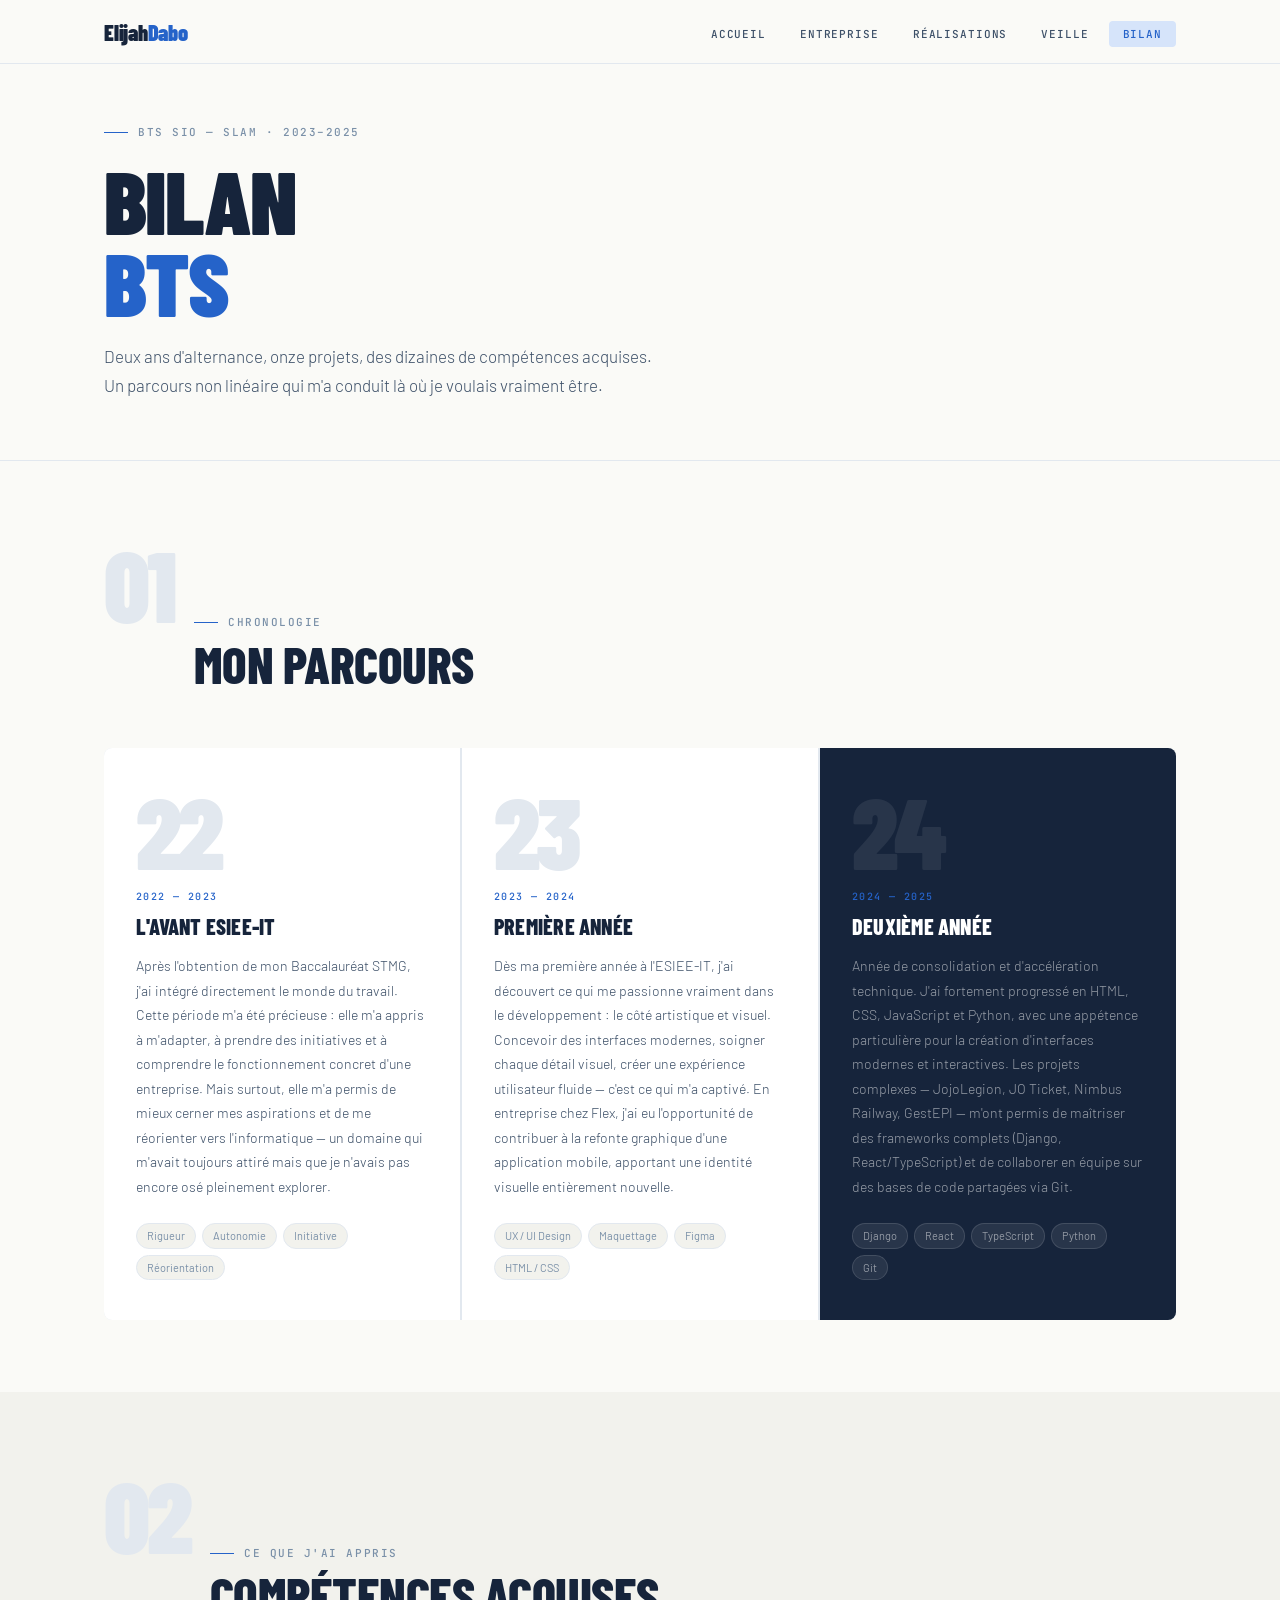
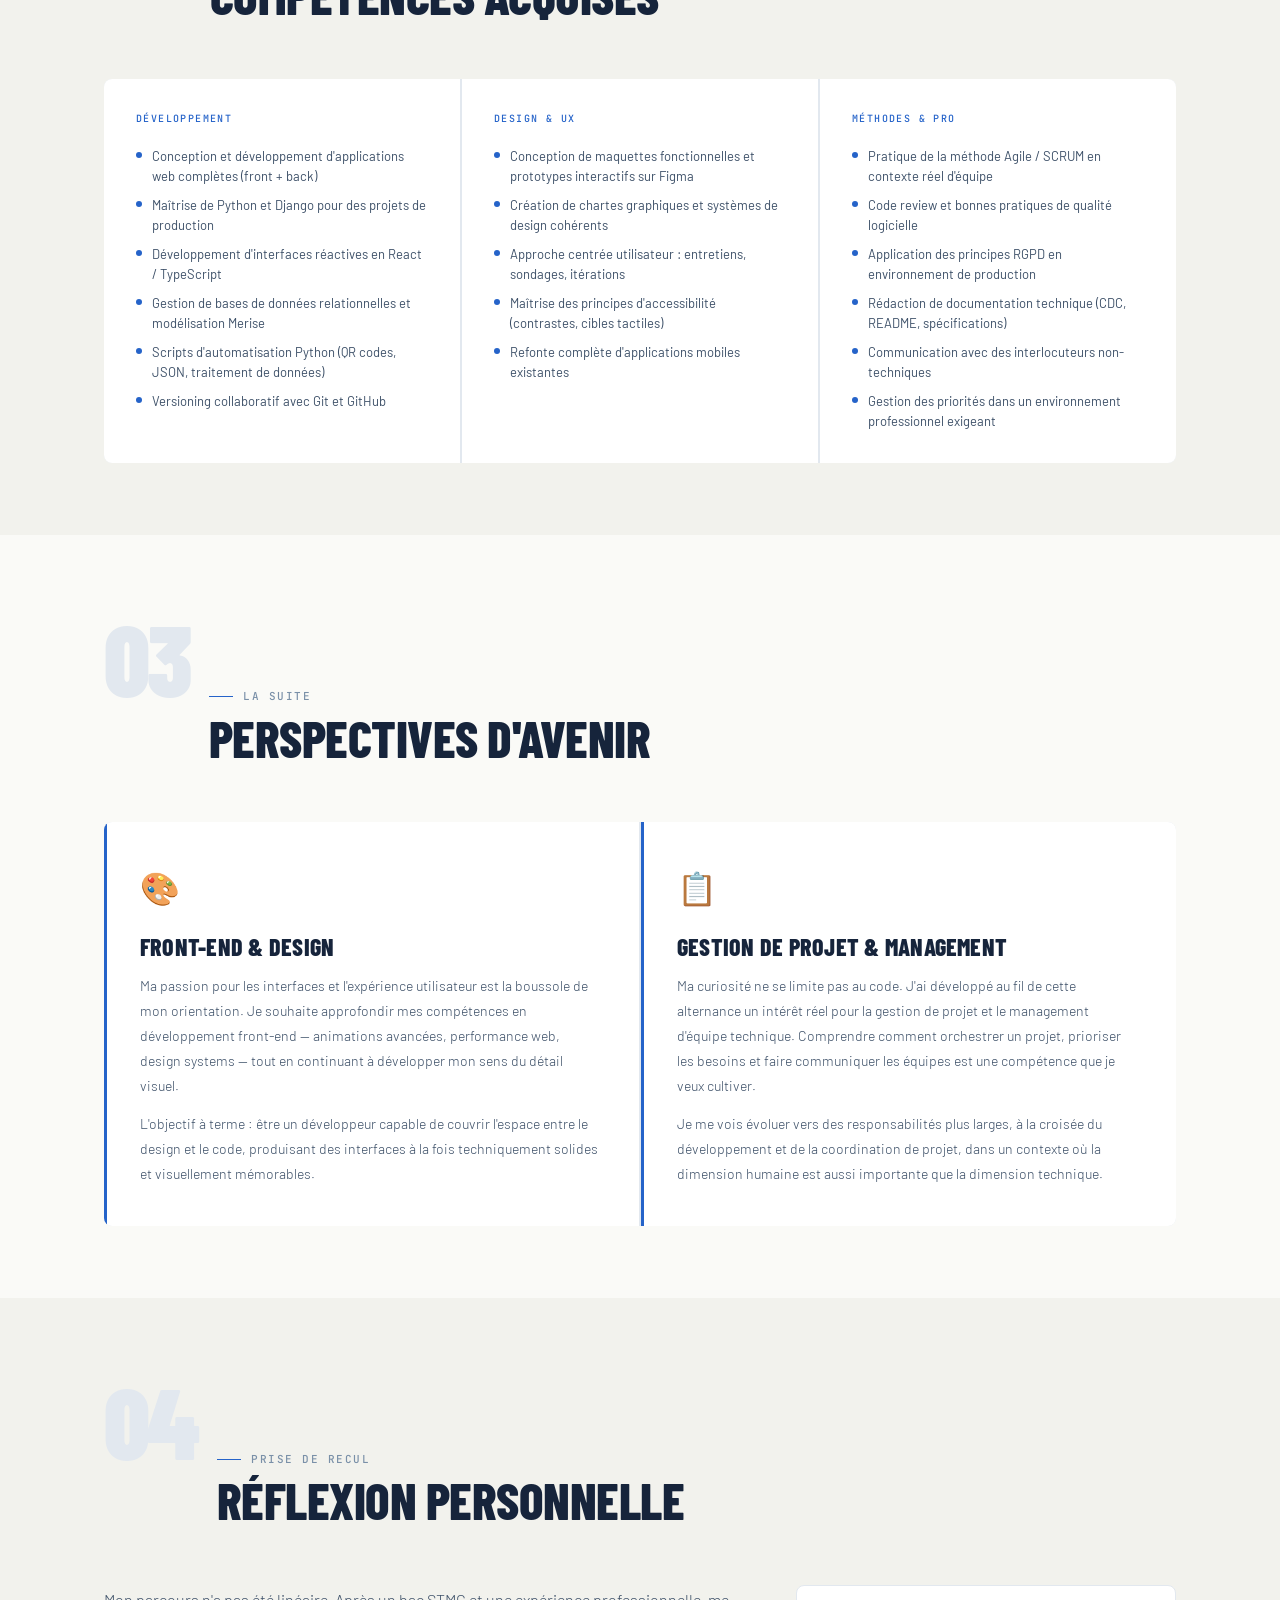
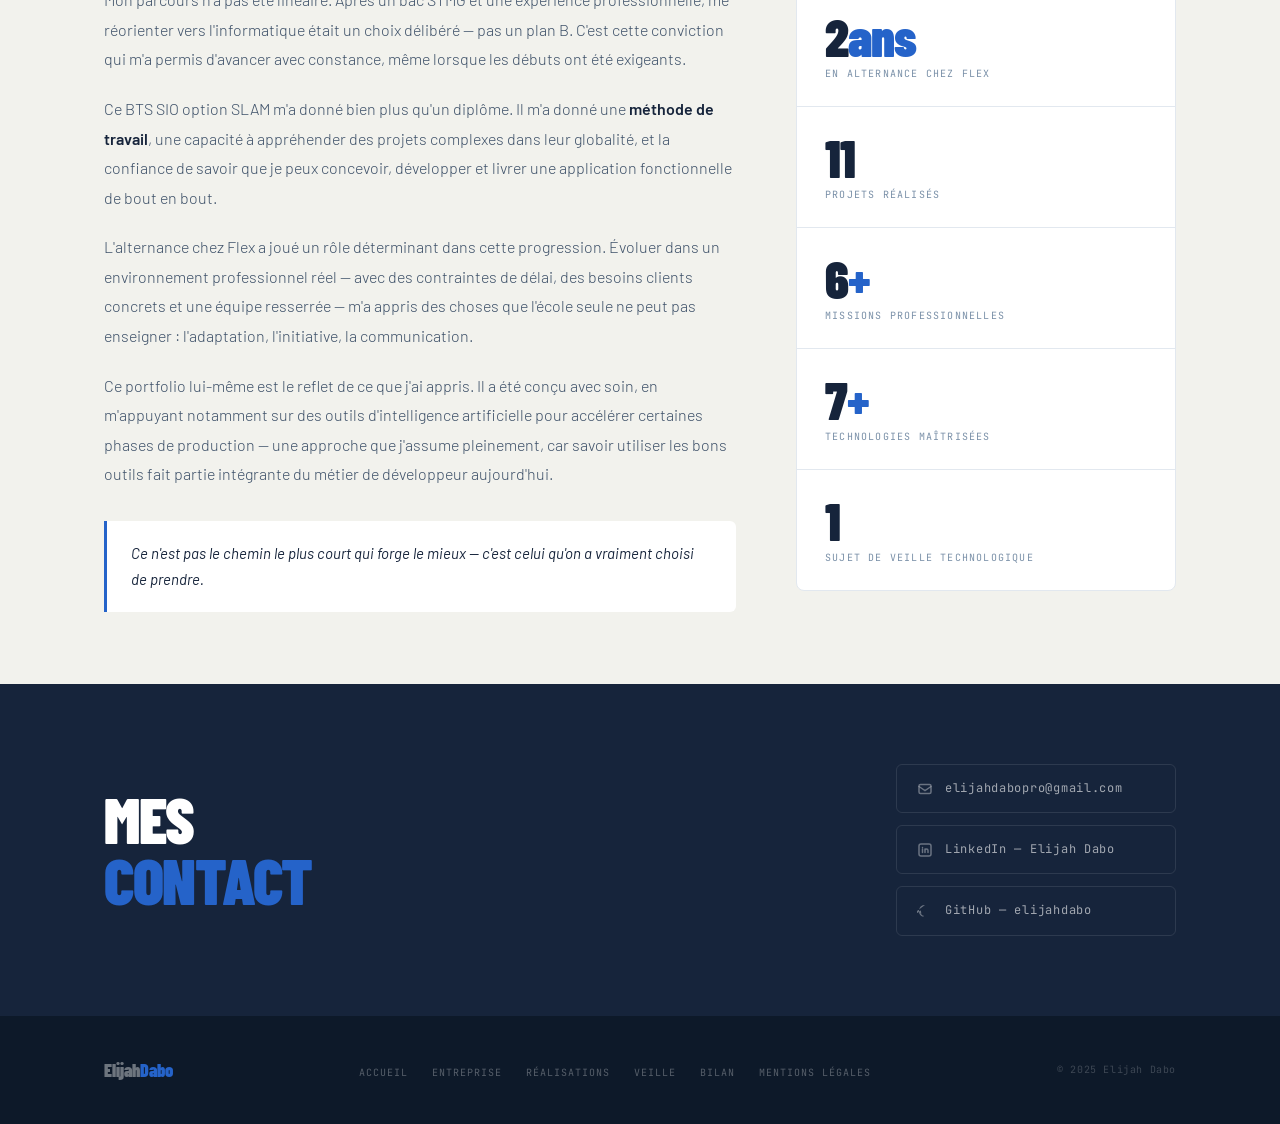
==== bilan.html @ 14473e13 "Modifications" ====
<!DOCTYPE html>
<html lang="fr">
<head>
  <meta charset="UTF-8" />
  <meta name="viewport" content="width=device-width, initial-scale=1.0"/>
  <title>Bilan — Elijah Dabo</title>
  <link rel="preconnect" href="https://fonts.googleapis.com">
  <link rel="preconnect" href="https://fonts.gstatic.com" crossorigin>
  <link href="https://fonts.googleapis.com/css2?family=Barlow+Condensed:wght@400;600;700;800;900&family=Barlow:ital,wght@0,300;0,400;0,500;0,600;1,300&family=JetBrains+Mono:wght@400;500&display=swap" rel="stylesheet">
  <link rel="stylesheet" href="css/styles.css">
  <style>
    /* ---- Styles spécifiques bilan.html ---- */

    /* Parcours timeline — 3 étapes verticales */
    .parcours-timeline {
      display: grid;
      grid-template-columns: repeat(3, 1fr);
      gap: 2px;
      background: var(--rule);
      border-radius: 8px;
      overflow: hidden;
    }

    .parcours-step {
      background: var(--white);
      padding: 40px 32px;
      position: relative;
      display: flex;
      flex-direction: column;
    }

    .parcours-step-num {
      font-family: var(--font-display);
      font-weight: 900;
      font-size: 100px;
      line-height: 1;
      color: var(--rule);
      letter-spacing: -.04em;
      margin-bottom: 0;
      user-select: none;
      line-height: .85;
    }

    .parcours-step-period {
      font-family: var(--font-mono);
      font-size: 10px;
      font-weight: 500;
      letter-spacing: .14em;
      text-transform: uppercase;
      color: var(--accent);
      margin-bottom: 10px;
      margin-top: 16px;
    }

    .parcours-step-title {
      font-family: var(--font-display);
      font-weight: 800;
      font-size: 22px;
      text-transform: uppercase;
      letter-spacing: .01em;
      color: var(--ink);
      margin-bottom: 16px;
      line-height: 1.05;
    }

    .parcours-step-body {
      font-size: 14px;
      font-weight: 300;
      color: var(--ink-2);
      line-height: 1.75;
      flex: 1;
      margin-bottom: 24px;
    }

    .parcours-step-skills {
      display: flex;
      flex-wrap: wrap;
      gap: 6px;
      margin-top: auto;
    }

    /* Accent step highlight */
    .parcours-step.highlight {
      background: var(--ink);
    }
    .parcours-step.highlight .parcours-step-num { color: rgba(255,255,255,.08); }
    .parcours-step.highlight .parcours-step-period { color: var(--accent); }
    .parcours-step.highlight .parcours-step-title { color: #fff; }
    .parcours-step.highlight .parcours-step-body { color: rgba(255,255,255,.55); }
    .parcours-step.highlight .skill-pill {
      background: rgba(255,255,255,.08);
      border-color: rgba(255,255,255,.12);
      color: rgba(255,255,255,.5);
    }

    /* Perspectives section */
    .perspectives-grid {
      display: grid;
      grid-template-columns: 1fr 1fr;
      gap: 2px;
      background: var(--rule);
      border-radius: 8px;
      overflow: hidden;
    }

    .perspective-card {
      background: var(--white);
      padding: 40px 36px;
      position: relative;
      overflow: hidden;
    }

    .perspective-card::before {
      content: '';
      position: absolute;
      top: 0; left: 0;
      width: 3px;
      height: 100%;
      background: var(--accent);
    }

    .perspective-icon {
      font-size: 32px;
      margin-bottom: 20px;
      display: block;
    }

    .perspective-card h3 {
      font-family: var(--font-display);
      font-weight: 800;
      font-size: 24px;
      text-transform: uppercase;
      letter-spacing: .01em;
      color: var(--ink);
      margin-bottom: 14px;
      line-height: 1.05;
    }

    .perspective-card p {
      font-size: 14px;
      font-weight: 300;
      color: var(--ink-2);
      line-height: 1.8;
      margin-bottom: 12px;
    }
    .perspective-card p:last-of-type { margin-bottom: 0; }

    /* Réflexion section */
    .reflexion-layout {
      display: grid;
      grid-template-columns: 1fr 380px;
      gap: 60px;
      align-items: start;
    }

    .reflexion-text p {
      font-size: 16px;
      font-weight: 300;
      color: var(--ink-2);
      line-height: 1.85;
      margin-bottom: 20px;
    }
    .reflexion-text p:last-child { margin-bottom: 0; }

    .reflexion-text strong {
      font-weight: 600;
      color: var(--ink);
    }

    /* Chiffres bilan */
    .bilan-stats {
      background: var(--white);
      border: 1px solid var(--rule);
      border-radius: 8px;
      overflow: hidden;
    }

    .bilan-stat-item {
      padding: 24px 28px;
      border-bottom: 1px solid var(--rule);
    }
    .bilan-stat-item:last-child { border-bottom: none; }

    .bilan-stat-num {
      font-family: var(--font-display);
      font-weight: 900;
      font-size: 52px;
      line-height: 1;
      color: var(--ink);
      letter-spacing: -.02em;
    }
    .bilan-stat-num span { color: var(--accent); }

    .bilan-stat-label {
      font-family: var(--font-mono);
      font-size: 10px;
      letter-spacing: .12em;
      text-transform: uppercase;
      color: var(--ink-3);
      margin-top: 4px;
    }

    /* Quote */
    .quote-block {
      border-left: 3px solid var(--accent);
      padding: 20px 24px;
      background: var(--white);
      border-radius: 0 6px 6px 0;
      margin-top: 32px;
    }

    .quote-block p {
      font-size: 15px !important;
      font-weight: 400 !important;
      color: var(--ink) !important;
      font-style: italic;
      line-height: 1.7 !important;
      margin: 0 !important;
    }

    /* Compétences acquises grid */
    .competences-grid {
      display: grid;
      grid-template-columns: repeat(3, 1fr);
      gap: 2px;
      background: var(--rule);
      border-radius: 8px;
      overflow: hidden;
    }

    .competence-cell {
      background: var(--white);
      padding: 32px;
    }

    .competence-cell-label {
      font-family: var(--font-mono);
      font-size: 10px;
      font-weight: 500;
      letter-spacing: .14em;
      text-transform: uppercase;
      color: var(--accent);
      margin-bottom: 20px;
      display: block;
    }

    .competence-list {
      display: flex;
      flex-direction: column;
      gap: 10px;
      list-style: none;
    }

    .competence-list li {
      display: flex;
      align-items: flex-start;
      gap: 10px;
      font-size: 13px;
      color: var(--ink-2);
      line-height: 1.5;
    }

    .competence-list li::before {
      content: '';
      display: block;
      width: 6px; height: 6px;
      border-radius: 50%;
      background: var(--accent);
      flex-shrink: 0;
      margin-top: 5px;
    }

    @media (max-width: 900px) {
      .parcours-timeline   { grid-template-columns: 1fr; }
      .perspectives-grid   { grid-template-columns: 1fr; }
      .reflexion-layout    { grid-template-columns: 1fr; }
      .competences-grid    { grid-template-columns: 1fr; }
    }
  </style>
</head>
<body>

  <!-- ============================================================
       NAVBAR
  ============================================================ -->
  <nav class="nav" role="navigation">
    <div class="nav-inner">
      <a href="index.html" class="nav-logo">Elijah<span>Dabo</span></a>
      <ul class="nav-links">
        <li><a href="index.html">Accueil</a></li>
        <li><a href="entreprise.html">Entreprise</a></li>
        <li><a href="realisations.html">Réalisations</a></li>
        <li><a href="veille.html">Veille</a></li>
        <li><a href="bilan.html" class="active">Bilan</a></li>
      </ul>
    </div>
  </nav>

  <!-- ============================================================
       PAGE HERO
  ============================================================ -->
  <section class="page-hero">
    <div class="page-hero-inner">
      <span class="section-label" style="margin-bottom:16px;">BTS SIO — SLAM · 2023–2025</span>
      <h1 class="page-hero-title">
        Bilan<br>
        <span class="accent">BTS</span>
      </h1>
      <p class="page-hero-sub">
        Deux ans d'alternance, onze projets, des dizaines de compétences acquises. Un parcours non linéaire qui m'a conduit là où je voulais vraiment être.
      </p>
    </div>
  </section>

  <!-- ============================================================
       01 — MON PARCOURS
  ============================================================ -->
  <section class="section" id="parcours">
    <div class="container">
      <div class="section-header">
        <div class="section-number">01</div>
        <div class="section-title-block">
          <span class="section-label" style="margin-bottom:8px;">Chronologie</span>
          <h2 class="section-title">Mon parcours</h2>
        </div>
      </div>

      <div class="parcours-timeline">

        <!-- Étape 1 -->
        <div class="parcours-step">
          <div class="parcours-step-num">22</div>
          <div class="parcours-step-period">2022 — 2023</div>
          <h3 class="parcours-step-title">L'avant ESIEE-IT</h3>
          <p class="parcours-step-body">
            Après l'obtention de mon Baccalauréat STMG, j'ai intégré directement le monde du travail. Cette période m'a été précieuse : elle m'a appris à m'adapter, à prendre des initiatives et à comprendre le fonctionnement concret d'une entreprise. Mais surtout, elle m'a permis de mieux cerner mes aspirations et de me réorienter vers l'informatique — un domaine qui m'avait toujours attiré mais que je n'avais pas encore osé pleinement explorer.
          </p>
          <div class="parcours-step-skills">
            <span class="skill-pill">Rigueur</span>
            <span class="skill-pill">Autonomie</span>
            <span class="skill-pill">Initiative</span>
            <span class="skill-pill">Réorientation</span>
          </div>
        </div>

        <!-- Étape 2 -->
        <div class="parcours-step">
          <div class="parcours-step-num">23</div>
          <div class="parcours-step-period">2023 — 2024</div>
          <h3 class="parcours-step-title">Première année</h3>
          <p class="parcours-step-body">
            Dès ma première année à l'ESIEE-IT, j'ai découvert ce qui me passionne vraiment dans le développement : le côté artistique et visuel. Concevoir des interfaces modernes, soigner chaque détail visuel, créer une expérience utilisateur fluide — c'est ce qui m'a captivé. En entreprise chez Flex, j'ai eu l'opportunité de contribuer à la refonte graphique d'une application mobile, apportant une identité visuelle entièrement nouvelle.
          </p>
          <div class="parcours-step-skills">
            <span class="skill-pill">UX / UI Design</span>
            <span class="skill-pill">Maquettage</span>
            <span class="skill-pill">Figma</span>
            <span class="skill-pill">HTML / CSS</span>
          </div>
        </div>

        <!-- Étape 3 — Highlight -->
        <div class="parcours-step highlight">
          <div class="parcours-step-num">24</div>
          <div class="parcours-step-period">2024 — 2025</div>
          <h3 class="parcours-step-title">Deuxième année</h3>
          <p class="parcours-step-body">
            Année de consolidation et d'accélération technique. J'ai fortement progressé en HTML, CSS, JavaScript et Python, avec une appétence particulière pour la création d'interfaces modernes et interactives. Les projets complexes — JojoLegion, JO Ticket, Nimbus Railway, GestEPI — m'ont permis de maîtriser des frameworks complets (Django, React/TypeScript) et de collaborer en équipe sur des bases de code partagées via Git.
          </p>
          <div class="parcours-step-skills">
            <span class="skill-pill">Django</span>
            <span class="skill-pill">React</span>
            <span class="skill-pill">TypeScript</span>
            <span class="skill-pill">Python</span>
            <span class="skill-pill">Git</span>
          </div>
        </div>

      </div>
    </div>
  </section>

  <!-- ============================================================
       02 — COMPÉTENCES ACQUISES
  ============================================================ -->
  <section class="section section-alt" id="competences">
    <div class="container">
      <div class="section-header">
        <div class="section-number">02</div>
        <div class="section-title-block">
          <span class="section-label" style="margin-bottom:8px;">Ce que j'ai appris</span>
          <h2 class="section-title">Compétences acquises</h2>
        </div>
      </div>

      <div class="competences-grid">
        <div class="competence-cell">
          <span class="competence-cell-label">Développement</span>
          <ul class="competence-list">
            <li>Conception et développement d'applications web complètes (front + back)</li>
            <li>Maîtrise de Python et Django pour des projets de production</li>
            <li>Développement d'interfaces réactives en React / TypeScript</li>
            <li>Gestion de bases de données relationnelles et modélisation Merise</li>
            <li>Scripts d'automatisation Python (QR codes, JSON, traitement de données)</li>
            <li>Versioning collaboratif avec Git et GitHub</li>
          </ul>
        </div>
        <div class="competence-cell">
          <span class="competence-cell-label">Design & UX</span>
          <ul class="competence-list">
            <li>Conception de maquettes fonctionnelles et prototypes interactifs sur Figma</li>
            <li>Création de chartes graphiques et systèmes de design cohérents</li>
            <li>Approche centrée utilisateur : entretiens, sondages, itérations</li>
            <li>Maîtrise des principes d'accessibilité (contrastes, cibles tactiles)</li>
            <li>Refonte complète d'applications mobiles existantes</li>
          </ul>
        </div>
        <div class="competence-cell">
          <span class="competence-cell-label">Méthodes & Pro</span>
          <ul class="competence-list">
            <li>Pratique de la méthode Agile / SCRUM en contexte réel d'équipe</li>
            <li>Code review et bonnes pratiques de qualité logicielle</li>
            <li>Application des principes RGPD en environnement de production</li>
            <li>Rédaction de documentation technique (CDC, README, spécifications)</li>
            <li>Communication avec des interlocuteurs non-techniques</li>
            <li>Gestion des priorités dans un environnement professionnel exigeant</li>
          </ul>
        </div>
      </div>
    </div>
  </section>

  <!-- ============================================================
       03 — PERSPECTIVES D'AVENIR
  ============================================================ -->
  <section class="section" id="perspectives">
    <div class="container">
      <div class="section-header">
        <div class="section-number">03</div>
        <div class="section-title-block">
          <span class="section-label" style="margin-bottom:8px;">La suite</span>
          <h2 class="section-title">Perspectives d'avenir</h2>
        </div>
      </div>

      <div class="perspectives-grid">

        <div class="perspective-card">
          <span class="perspective-icon">🎨</span>
          <h3>Front-end & Design</h3>
          <p>
            Ma passion pour les interfaces et l'expérience utilisateur est la boussole de mon orientation. Je souhaite approfondir mes compétences en développement front-end — animations avancées, performance web, design systems — tout en continuant à développer mon sens du détail visuel.
          </p>
          <p>
            L'objectif à terme : être un développeur capable de couvrir l'espace entre le design et le code, produisant des interfaces à la fois techniquement solides et visuellement mémorables.
          </p>
        </div>

        <div class="perspective-card">
          <span class="perspective-icon">📋</span>
          <h3>Gestion de projet & Management</h3>
          <p>
            Ma curiosité ne se limite pas au code. J'ai développé au fil de cette alternance un intérêt réel pour la gestion de projet et le management d'équipe technique. Comprendre comment orchestrer un projet, prioriser les besoins et faire communiquer les équipes est une compétence que je veux cultiver.
          </p>
          <p>
            Je me vois évoluer vers des responsabilités plus larges, à la croisée du développement et de la coordination de projet, dans un contexte où la dimension humaine est aussi importante que la dimension technique.
          </p>
        </div>

      </div>
    </div>
  </section>

  <!-- ============================================================
       04 — RÉFLEXION PERSONNELLE
  ============================================================ -->
  <section class="section section-alt" id="reflexion">
    <div class="container">
      <div class="section-header">
        <div class="section-number">04</div>
        <div class="section-title-block">
          <span class="section-label" style="margin-bottom:8px;">Prise de recul</span>
          <h2 class="section-title">Réflexion personnelle</h2>
        </div>
      </div>

      <div class="reflexion-layout">
        <div class="reflexion-text">
          <p>
            Mon parcours n'a pas été linéaire. Après un bac STMG et une expérience professionnelle, me réorienter vers l'informatique était un choix délibéré — pas un plan B. C'est cette conviction qui m'a permis d'avancer avec constance, même lorsque les débuts ont été exigeants.
          </p>
          <p>
            Ce BTS SIO option SLAM m'a donné bien plus qu'un diplôme. Il m'a donné une <strong>méthode de travail</strong>, une capacité à appréhender des projets complexes dans leur globalité, et la confiance de savoir que je peux concevoir, développer et livrer une application fonctionnelle de bout en bout.
          </p>
          <p>
            L'alternance chez Flex a joué un rôle déterminant dans cette progression. Évoluer dans un environnement professionnel réel — avec des contraintes de délai, des besoins clients concrets et une équipe resserrée — m'a appris des choses que l'école seule ne peut pas enseigner : l'adaptation, l'initiative, la communication.
          </p>
          <p>
            Ce portfolio lui-même est le reflet de ce que j'ai appris. Il a été conçu avec soin, en m'appuyant notamment sur des outils d'intelligence artificielle pour accélérer certaines phases de production — une approche que j'assume pleinement, car savoir utiliser les bons outils fait partie intégrante du métier de développeur aujourd'hui.
          </p>

          <div class="quote-block">
            <p>Ce n'est pas le chemin le plus court qui forge le mieux — c'est celui qu'on a vraiment choisi de prendre.</p>
          </div>
        </div>

        <div>
          <div class="bilan-stats">
            <div class="bilan-stat-item">
              <div class="bilan-stat-num">2<span>ans</span></div>
              <div class="bilan-stat-label">En alternance chez Flex</div>
            </div>
            <div class="bilan-stat-item">
              <div class="bilan-stat-num">11</div>
              <div class="bilan-stat-label">Projets réalisés</div>
            </div>
            <div class="bilan-stat-item">
              <div class="bilan-stat-num">6<span>+</span></div>
              <div class="bilan-stat-label">Missions professionnelles</div>
            </div>
            <div class="bilan-stat-item">
              <div class="bilan-stat-num">7<span>+</span></div>
              <div class="bilan-stat-label">Technologies maîtrisées</div>
            </div>
            <div class="bilan-stat-item">
              <div class="bilan-stat-num">1</div>
              <div class="bilan-stat-label">Sujet de veille technologique</div>
            </div>
          </div>
        </div>
      </div>

    </div>
  </section>

  <!-- ============================================================
       CONTACT STRIP
  ============================================================ -->
  <div class="contact-strip">
    <div class="contact-inner">
      <h2 class="contact-title">
        Mes<br>
        <span class="accent">contact</span>
      </h2>
      <div class="contact-links">
        <a href="mailto:elijahdabopro@gmail.com" class="contact-link">
          <svg width="16" height="16" viewBox="0 0 16 16" fill="none"><rect x="2" y="3.5" width="12" height="9" rx="1.5" stroke="currentColor" stroke-width="1.5"/><path d="M2 5.5l6 4 6-4" stroke="currentColor" stroke-width="1.5" stroke-linecap="round"/></svg>
          elijahdabopro@gmail.com
        </a>
        <a href="https://www.linkedin.com/in/elijah-dabo" target="_blank" rel="noopener" class="contact-link">
          <svg width="16" height="16" viewBox="0 0 16 16" fill="none"><rect x="2" y="2" width="12" height="12" rx="2" stroke="currentColor" stroke-width="1.5"/><path d="M5.5 7v3.5M5.5 5.5v.01M8 7v3.5M8 8.5c0-1 .5-1.5 1.5-1.5s1.5.5 1.5 1.5v2" stroke="currentColor" stroke-width="1.5" stroke-linecap="round" stroke-linejoin="round"/></svg>
          LinkedIn — Elijah Dabo
        </a>
        <a href="https://github.com/elijahdabo" target="_blank" rel="noopener" class="contact-link">
          <svg width="16" height="16" viewBox="0 0 16 16" fill="none"><path d="M8 2a6 6 0 00-1.897 11.693c.3.055.41-.13.41-.29v-1.02c-1.668.363-2.018-.805-2.018-.805-.272-.692-.665-.876-.665-.876-.544-.372.041-.365.041-.365.602.042.919.619.619.535.917 1.403.652 1.745.498.054-.387.209-.652.38-.802-1.332-.152-2.731-.666-2.731-2.962 0-.654.234-1.19.617-1.608-.062-.152-.268-.761.059-1.587 0 0 .503-.161 1.647.614A5.74 5.74 0 018 5.89a5.74 5.74 0 011.498.202c1.144-.775 1.647-.614 1.647-.614.327.826.121 1.435.059 1.587.384.419.617.954.617 1.608 0 2.303-1.402 2.809-2.737 2.957.215.185.407.55.407 1.11v1.644c0 .161.109.347.413.289A6 6 0 008 2z" fill="currentColor"/></svg>
          GitHub — elijahdabo
        </a>
      </div>
    </div>
  </div>

  <!-- ============================================================
       FOOTER
  ============================================================ -->
  <footer class="footer">
    <div class="footer-inner">
      <div class="footer-logo">Elijah<span>Dabo</span></div>
      <ul class="footer-nav">
        <li><a href="index.html">Accueil</a></li>
        <li><a href="entreprise.html">Entreprise</a></li>
        <li><a href="realisations.html">Réalisations</a></li>
        <li><a href="veille.html">Veille</a></li>
        <li><a href="bilan.html">Bilan</a></li>
        <li><a href="mentions-legales.html">Mentions légales</a></li>
      </ul>
      <div class="footer-copy">© 2025 Elijah Dabo</div>
    </div>
  </footer>

  <script src="js/main.js"></script>
</body>
</html>
---- css/styles.css ----
/* ============================================================
   DESIGN TOKENS
============================================================ */
:root {
  --paper:      #FAFAF7;
  --paper-2:    #F2F2ED;
  --ink:        #16243B;
  --ink-2:      #3D5068;
  --ink-3:      #7A90A8;
  --ink-4:      #B8C5D0;
  --accent:     #2563C9;
  --accent-dim: #D6E4FA;
  --rule:       #E2E8EF;
  --white:      #FFFFFF;

  --font-display: 'Barlow Condensed', sans-serif;
  --font-body:    'Barlow', sans-serif;
  --font-mono:    'JetBrains Mono', monospace;

  --nav-h: 64px;
  --max-w: 1200px;
  --gutter: clamp(24px, 5vw, 80px);
}

/* ============================================================
   RESET & BASE
============================================================ */
*, *::before, *::after { box-sizing: border-box; margin: 0; padding: 0; }

html { scroll-behavior: smooth; }

body {
  font-family: var(--font-body);
  background: var(--paper);
  color: var(--ink);
  font-size: 16px;
  line-height: 1.6;
  -webkit-font-smoothing: antialiased;
}

a { color: inherit; text-decoration: none; }
img { display: block; max-width: 100%; }

/* ============================================================
   LAYOUT UTILITIES
============================================================ */
.container {
  max-width: var(--max-w);
  margin: 0 auto;
  padding: 0 var(--gutter);
}

.section-label {
  font-family: var(--font-mono);
  font-size: 11px;
  font-weight: 500;
  letter-spacing: .14em;
  text-transform: uppercase;
  color: var(--ink-3);
  display: flex;
  align-items: center;
  gap: 10px;
}
.section-label::before {
  content: '';
  display: inline-block;
  width: 24px; height: 1px;
  background: var(--accent);
  flex-shrink: 0;
}

/* ============================================================
   NAVBAR
============================================================ */
.nav {
  position: fixed;
  top: 0; left: 0; right: 0;
  height: var(--nav-h);
  background: rgba(250,250,247,.92);
  backdrop-filter: blur(12px);
  border-bottom: 1px solid var(--rule);
  z-index: 100;
  display: flex;
  align-items: center;
}

.nav-inner {
  max-width: var(--max-w);
  margin: 0 auto;
  padding: 0 var(--gutter);
  width: 100%;
  display: flex;
  align-items: center;
  justify-content: space-between;
}

.nav-logo {
  font-family: var(--font-display);
  font-weight: 900;
  font-size: 22px;
  letter-spacing: -.01em;
  color: var(--ink);
  line-height: 1;
}
.nav-logo span { color: var(--accent); }

.nav-links {
  display: flex;
  align-items: center;
  gap: 6px;
  list-style: none;
}

.nav-links a {
  font-family: var(--font-mono);
  font-size: 11px;
  font-weight: 500;
  letter-spacing: .08em;
  text-transform: uppercase;
  color: var(--ink-2);
  padding: 6px 14px;
  border-radius: 4px;
  transition: color .18s, background .18s;
}
.nav-links a:hover,
.nav-links a.active {
  color: var(--accent);
  background: var(--accent-dim);
}

/* ============================================================
   HERO (index)
============================================================ */
.hero {
  padding-top: calc(var(--nav-h) + 80px);
  padding-bottom: 0;
  overflow: hidden;
  position: relative;
}

.hero-inner {
  max-width: var(--max-w);
  margin: 0 auto;
  padding: 0 var(--gutter);
  display: grid;
  grid-template-columns: 1fr 380px;
  gap: 60px;
  align-items: end;
}

.hero-eyebrow {
  margin-bottom: 20px;
}

.hero-title {
  font-family: var(--font-display);
  font-weight: 900;
  font-size: clamp(72px, 9vw, 128px);
  line-height: .92;
  letter-spacing: -.02em;
  text-transform: uppercase;
  color: var(--ink);
  margin-bottom: 32px;
}
.hero-title .accent { color: var(--accent); }

.hero-sub {
  font-size: 17px;
  font-weight: 300;
  color: var(--ink-2);
  max-width: 480px;
  line-height: 1.7;
  margin-bottom: 40px;
}

.hero-ctas {
  display: flex;
  gap: 12px;
  align-items: center;
}

/* ============================================================
   BUTTONS
============================================================ */
.btn {
  display: inline-flex;
  align-items: center;
  gap: 8px;
  font-family: var(--font-mono);
  font-size: 11px;
  font-weight: 500;
  letter-spacing: .1em;
  text-transform: uppercase;
  padding: 13px 24px;
  border-radius: 4px;
  cursor: pointer;
  transition: all .18s;
  border: none;
}
.btn-primary {
  background: var(--accent);
  color: #fff;
  border: 1.5px solid var(--accent);
}
.btn-primary:hover { background: #1a4fa8; border-color: #1a4fa8; }
.btn-ghost {
  background: transparent;
  color: var(--ink);
  border: 1.5px solid var(--ink-4);
}
.btn-ghost:hover { border-color: var(--ink); }

/* Stat strip */
.hero-stats {
  display: flex;
  flex-direction: column;
  gap: 0;
  border-left: 2px solid var(--rule);
  padding-left: 32px;
  padding-bottom: 12px;
}

.stat-item {
  padding: 20px 0;
  border-bottom: 1px solid var(--rule);
}
.stat-item:last-child { border-bottom: none; }

.stat-num {
  font-family: var(--font-display);
  font-weight: 800;
  font-size: 48px;
  line-height: 1;
  color: var(--ink);
  letter-spacing: -.02em;
}
.stat-num span { color: var(--accent); }

.stat-label {
  font-family: var(--font-mono);
  font-size: 10px;
  letter-spacing: .12em;
  text-transform: uppercase;
  color: var(--ink-3);
  margin-top: 4px;
}

/* Hero band : ticker infini */
.hero-band {
  margin-top: 80px;
  background: var(--ink);
  padding: 0;
  overflow: hidden;
  position: relative;
  border-top: 1px solid rgba(255,255,255,.06);
  border-bottom: 1px solid rgba(255,255,255,.06);
}
.hero-band::before {
  content: '';
  position: absolute;
  top: 0; left: 0; right: 0;
  height: 2px;
  background: linear-gradient(90deg, transparent, var(--accent), transparent);
}
.ticker-track {
  display: flex;
  width: max-content;
  animation: ticker 28s linear infinite;
}
.ticker-track:hover { animation-play-state: paused; }
@keyframes ticker {
  from { transform: translateX(0); }
  to   { transform: translateX(-50%); }
}
.ticker-set {
  display: flex;
  align-items: center;
  padding: 18px 0;
}
.ticker-item {
  display: flex;
  align-items: center;
  gap: 10px;
  padding: 0 28px;
  border-right: 1px solid rgba(255,255,255,.08);
  white-space: nowrap;
}
.ticker-item-name {
  font-family: var(--font-display);
  font-weight: 700;
  font-size: 13px;
  letter-spacing: .08em;
  text-transform: uppercase;
  color: rgba(255,255,255,.45);
}
.ticker-dot {
  width: 5px; height: 5px;
  border-radius: 50%;
  background: var(--accent);
  opacity: .7;
  flex-shrink: 0;
}

/* ============================================================
   SECTIONS GÉNÉRIQUES
============================================================ */
.section { padding: 72px 0; }
.section-alt { background: var(--paper-2); }

.section-header {
  display: flex;
  align-items: baseline;
  gap: 20px;
  margin-bottom: 60px;
}

.section-number {
  font-family: var(--font-display);
  font-weight: 900;
  font-size: 100px;
  line-height: 1;
  color: var(--rule);
  letter-spacing: -.03em;
  flex-shrink: 0;
  user-select: none;
}

.section-title-block { flex: 1; }

.section-title {
  font-family: var(--font-display);
  font-weight: 800;
  font-size: clamp(36px, 4vw, 52px);
  line-height: .95;
  text-transform: uppercase;
  letter-spacing: -.01em;
  color: var(--ink);
}

/* ============================================================
   PAGE HERO (sous-pages)
============================================================ */
.page-hero {
  padding-top: calc(var(--nav-h) + 60px);
  padding-bottom: 60px;
  background: var(--paper);
  border-bottom: 1px solid var(--rule);
}

.page-hero-inner {
  max-width: var(--max-w);
  margin: 0 auto;
  padding: 0 var(--gutter);
}

.page-hero-title {
  font-family: var(--font-display);
  font-weight: 900;
  font-size: clamp(56px, 7vw, 96px);
  line-height: .92;
  letter-spacing: -.02em;
  text-transform: uppercase;
  color: var(--ink);
  margin-top: 16px;
  margin-bottom: 20px;
}
.page-hero-title .accent { color: var(--accent); }

.page-hero-sub {
  font-size: 17px;
  font-weight: 300;
  color: var(--ink-2);
  max-width: 560px;
  line-height: 1.7;
}

/* ============================================================
   SECTION 01 — PROFIL
============================================================ */
.profil-grid {
  display: grid;
  grid-template-columns: 1fr 1fr;
  gap: 60px 80px;
  align-items: start;
}

.profil-text p {
  font-size: 17px;
  font-weight: 300;
  color: var(--ink-2);
  line-height: 1.8;
  margin-bottom: 16px;
}

.profil-text p:last-child { margin-bottom: 0; }

.highlight-box {
  border-left: 3px solid var(--accent);
  padding: 20px 24px;
  background: var(--white);
  border-radius: 0 6px 6px 0;
  margin-top: 32px;
}
.highlight-box p {
  font-size: 15px;
  font-weight: 500;
  color: var(--ink);
  font-style: italic;
  line-height: 1.6;
  margin: 0 !important;
}

/* Mission card */
.mission-card {
  background: var(--white);
  border: 1px solid var(--rule);
  border-radius: 8px;
  padding: 36px;
}

.mission-icon {
  width: 40px; height: 40px;
  background: var(--accent-dim);
  border-radius: 8px;
  display: flex;
  align-items: center;
  justify-content: center;
  margin-bottom: 20px;
  font-size: 20px;
}

.mission-card h3 {
  font-family: var(--font-display);
  font-weight: 700;
  font-size: 20px;
  text-transform: uppercase;
  letter-spacing: .02em;
  color: var(--ink);
  margin-bottom: 12px;
}

.mission-card p {
  font-size: 15px;
  font-weight: 300;
  color: var(--ink-2);
  line-height: 1.7;
}

/* Checklist inside cards */
.checklist {
  display: flex;
  flex-direction: column;
  gap: 10px;
  margin-top: 24px;
  padding-top: 20px;
  border-top: 1px solid var(--rule);
}

.checklist-item {
  display: flex;
  align-items: center;
  gap: 10px;
  font-size: 13px;
  color: var(--ink-2);
}

/* ============================================================
   SECTION 02 — STACK
============================================================ */
.stack-grid {
  display: grid;
  grid-template-columns: repeat(3, 1fr);
  gap: 2px;
  background: var(--rule);
  border: 1px solid var(--rule);
  border-radius: 8px;
  overflow: hidden;
}

.stack-category {
  background: var(--white);
  padding: 32px;
}

.stack-cat-label {
  font-family: var(--font-mono);
  font-size: 10px;
  font-weight: 500;
  letter-spacing: .14em;
  text-transform: uppercase;
  color: var(--accent);
  margin-bottom: 20px;
  display: block;
}

.tech-list {
  display: flex;
  flex-wrap: wrap;
  gap: 8px;
  list-style: none;
}

.tech-tag {
  display: inline-flex;
  align-items: center;
  gap: 6px;
  font-family: var(--font-mono);
  font-size: 11px;
  font-weight: 500;
  color: var(--ink-2);
  background: var(--paper-2);
  border: 1px solid var(--rule);
  padding: 5px 10px;
  border-radius: 4px;
  transition: all .15s;
}
.tech-tag:hover {
  border-color: var(--accent);
  color: var(--accent);
  background: var(--accent-dim);
}
.tech-tag .dot {
  width: 6px; height: 6px;
  border-radius: 50%;
  background: var(--accent);
  flex-shrink: 0;
}

/* ============================================================
   CARDS GÉNÉRIQUES
============================================================ */
.card {
  background: var(--white);
  border: 1px solid var(--rule);
  border-radius: 8px;
  padding: 28px;
  transition: border-color .18s, box-shadow .18s;
}
.card:hover {
  border-color: var(--accent);
  box-shadow: 0 4px 24px rgba(37,99,201,.08);
}

.card-icon {
  width: 40px; height: 40px;
  background: var(--accent-dim);
  border-radius: 8px;
  display: flex;
  align-items: center;
  justify-content: center;
  margin-bottom: 16px;
  font-size: 20px;
}

.card h3 {
  font-family: var(--font-display);
  font-weight: 700;
  font-size: 18px;
  text-transform: uppercase;
  letter-spacing: .02em;
  color: var(--ink);
  margin-bottom: 10px;
}

.card p {
  font-size: 15px;
  font-weight: 300;
  color: var(--ink-2);
  line-height: 1.7;
}

/* Grilles de cards */
.cards-2 {
  display: grid;
  grid-template-columns: repeat(2, 1fr);
  gap: 2px;
  background: var(--rule);
  border-radius: 8px;
  overflow: hidden;
}
.cards-2 .card { border-radius: 0; border: none; }
.cards-2 .card { background: var(--white); }

.cards-3 {
  display: grid;
  grid-template-columns: repeat(3, 1fr);
  gap: 2px;
  background: var(--rule);
  border-radius: 8px;
  overflow: hidden;
}
.cards-3 .card { border-radius: 0; border: none; background: var(--white); }

/* ============================================================
   TIMELINE (parcours / bilan)
============================================================ */
.timeline {
  display: grid;
  grid-template-columns: repeat(3, 1fr);
  gap: 2px;
  background: var(--rule);
  border-radius: 8px;
  overflow: hidden;
}

.timeline-item {
  background: var(--white);
  padding: 36px 32px;
  position: relative;
}

.timeline-year {
  font-family: var(--font-display);
  font-weight: 900;
  font-size: 60px;
  line-height: 1;
  color: var(--rule);
  letter-spacing: -.03em;
  margin-bottom: 16px;
}

.timeline-period {
  font-family: var(--font-mono);
  font-size: 10px;
  letter-spacing: .12em;
  text-transform: uppercase;
  color: var(--accent);
  margin-bottom: 8px;
}

.timeline-title-item {
  font-family: var(--font-display);
  font-weight: 700;
  font-size: 18px;
  text-transform: uppercase;
  color: var(--ink);
  margin-bottom: 12px;
}

.timeline-body {
  font-size: 14px;
  font-weight: 300;
  color: var(--ink-2);
  line-height: 1.65;
}

.timeline-skills {
  display: flex;
  flex-wrap: wrap;
  gap: 6px;
  margin-top: 16px;
}

.skill-pill {
  font-size: 11px;
  color: var(--ink-3);
  background: var(--paper-2);
  border: 1px solid var(--rule);
  padding: 3px 10px;
  border-radius: 20px;
}

/* ============================================================
   INFO ROW (entreprise)
============================================================ */
.info-row {
  display: grid;
  grid-template-columns: repeat(4, 1fr);
  gap: 2px;
  background: var(--rule);
  border-radius: 8px;
  overflow: hidden;
  margin-bottom: 60px;
}

.info-cell {
  background: var(--white);
  padding: 28px 24px;
}

.info-cell-label {
  font-family: var(--font-mono);
  font-size: 10px;
  font-weight: 500;
  letter-spacing: .14em;
  text-transform: uppercase;
  color: var(--ink-3);
  margin-bottom: 8px;
}

.info-cell-value {
  font-family: var(--font-display);
  font-weight: 700;
  font-size: 20px;
  color: var(--ink);
  line-height: 1.2;
}

.info-cell-sub {
  font-size: 12px;
  color: var(--ink-3);
  margin-top: 4px;
}

/* ============================================================
   SI DIAGRAM BLOCK
============================================================ */
.si-block {
  background: var(--white);
  border: 1px solid var(--rule);
  border-radius: 8px;
  overflow: hidden;
}

.si-block-header {
  padding: 20px 28px;
  border-bottom: 1px solid var(--rule);
  display: flex;
  align-items: center;
  gap: 12px;
}

.si-block-title {
  font-family: var(--font-display);
  font-weight: 700;
  font-size: 16px;
  text-transform: uppercase;
  letter-spacing: .04em;
  color: var(--ink);
}

.si-block-body {
  padding: 28px;
}

/* ============================================================
   CONTACT STRIP
============================================================ */
.contact-strip {
  background: var(--ink);
  padding: 80px 0;
}

.contact-inner {
  max-width: var(--max-w);
  margin: 0 auto;
  padding: 0 var(--gutter);
  display: flex;
  align-items: center;
  justify-content: space-between;
  gap: 40px;
}

.contact-title {
  font-family: var(--font-display);
  font-weight: 900;
  font-size: clamp(40px, 5vw, 72px);
  text-transform: uppercase;
  letter-spacing: -.02em;
  color: #fff;
  line-height: .95;
}
.contact-title .accent { color: var(--accent); }

.contact-links {
  display: flex;
  flex-direction: column;
  gap: 12px;
  min-width: 280px;
}

.contact-link {
  display: flex;
  align-items: center;
  gap: 12px;
  font-family: var(--font-mono);
  font-size: 12px;
  letter-spacing: .06em;
  color: rgba(255,255,255,.6);
  padding: 14px 20px;
  border: 1px solid rgba(255,255,255,.1);
  border-radius: 6px;
  transition: all .18s;
}
.contact-link:hover {
  color: #fff;
  border-color: var(--accent);
  background: rgba(37,99,201,.12);
}
.contact-link svg { opacity: .6; }
.contact-link:hover svg { opacity: 1; }

/* ============================================================
   FOOTER
============================================================ */
.footer {
  background: #0D1929;
  padding: 40px 0;
}

.footer-inner {
  max-width: var(--max-w);
  margin: 0 auto;
  padding: 0 var(--gutter);
  display: flex;
  align-items: center;
  justify-content: space-between;
}

.footer-logo {
  font-family: var(--font-display);
  font-weight: 900;
  font-size: 18px;
  color: rgba(255,255,255,.4);
}
.footer-logo span { color: var(--accent); }

.footer-nav {
  display: flex;
  gap: 24px;
  list-style: none;
}

.footer-nav a {
  font-family: var(--font-mono);
  font-size: 10px;
  letter-spacing: .1em;
  text-transform: uppercase;
  color: rgba(255,255,255,.3);
  transition: color .15s;
}
.footer-nav a:hover { color: rgba(255,255,255,.7); }

.footer-copy {
  font-family: var(--font-mono);
  font-size: 10px;
  letter-spacing: .06em;
  color: rgba(255,255,255,.2);
}

/* ============================================================
   ANIMATIONS
============================================================ */
@keyframes fadeUp {
  from { opacity: 0; transform: translateY(24px); }
  to   { opacity: 1; transform: translateY(0); }
}

.hero-eyebrow { animation: fadeUp .5s ease both; }
.hero-title   { animation: fadeUp .5s .1s ease both; }
.hero-sub     { animation: fadeUp .5s .2s ease both; }
.hero-ctas    { animation: fadeUp .5s .3s ease both; }
.hero-stats   { animation: fadeUp .5s .2s ease both; }

.page-hero-inner .section-label { animation: fadeUp .5s ease both; }
.page-hero-inner .page-hero-title { animation: fadeUp .5s .1s ease both; }
.page-hero-inner .page-hero-sub   { animation: fadeUp .5s .2s ease both; }

/* ============================================================
   RESPONSIVE
============================================================ */
@media (max-width: 900px) {
  .hero-inner        { grid-template-columns: 1fr; }
  .hero-stats        { flex-direction: row; border-left: none; border-top: 2px solid var(--rule); padding-left: 0; padding-top: 24px; }
  .stat-item         { border-bottom: none; border-right: 1px solid var(--rule); padding: 0 24px 0 0; }
  .profil-grid       { grid-template-columns: 1fr; }
  .stack-grid        { grid-template-columns: 1fr; }
  .timeline          { grid-template-columns: 1fr; }
  .contact-inner     { flex-direction: column; align-items: flex-start; }
  .footer-inner      { flex-direction: column; gap: 20px; text-align: center; }
  .footer-nav        { flex-wrap: wrap; justify-content: center; }
  .info-row          { grid-template-columns: repeat(2, 1fr); }
  .cards-2           { grid-template-columns: 1fr; }
  .cards-3           { grid-template-columns: 1fr; }
}

@media (max-width: 600px) {
  .nav-links {
    display: none;
    position: fixed;
    top: var(--nav-h);
    left: 0; right: 0;
    background: rgba(250,250,247,.98);
    backdrop-filter: blur(16px);
    border-bottom: 1px solid var(--rule);
    flex-direction: column;
    padding: 16px 24px 24px;
    gap: 2px;
    z-index: 99;
  }
  .nav-links.nav-open {
    display: flex;
  }
  .nav-links a {
    padding: 12px 16px;
    font-size: 13px;
  }

  /* Burger button */
  .nav-burger {
    display: flex;
    flex-direction: column;
    justify-content: center;
    gap: 5px;
    width: 36px; height: 36px;
    background: transparent;
    border: 1.5px solid var(--rule);
    border-radius: 6px;
    cursor: pointer;
    padding: 8px;
  }
  .nav-burger span {
    display: block;
    width: 100%;
    height: 1.5px;
    background: var(--ink);
    border-radius: 2px;
    transition: all .22s ease;
  }
  .nav-burger[aria-expanded="true"] span:nth-child(1) {
    transform: translateY(6.5px) rotate(45deg);
  }
  .nav-burger[aria-expanded="true"] span:nth-child(2) {
    opacity: 0;
  }
  .nav-burger[aria-expanded="true"] span:nth-child(3) {
    transform: translateY(-6.5px) rotate(-45deg);
  }

  .info-row { grid-template-columns: 1fr; }
}

/* ============================================================
   MOBILE — Dynamisme & lisibilité (max-width: 600px)
============================================================ */
@media (max-width: 600px) {

  /* Hero plus aéré */
  .hero { padding-top: calc(var(--nav-h) + 48px); }
  .hero-title { font-size: clamp(56px, 16vw, 80px); }
  .hero-sub { font-size: 15px; }
  .hero-ctas { flex-direction: column; align-items: flex-start; }
  .hero-band { margin-top: 48px; }

  /* Page heroes */
  .page-hero { padding-top: calc(var(--nav-h) + 36px); padding-bottom: 40px; }
  .page-hero-title { font-size: clamp(44px, 13vw, 72px); }
  .page-hero-sub { font-size: 15px; }

  /* Sections moins compressées */
  .section { padding: 52px 0; }
  .section-header { margin-bottom: 36px; gap: 12px; }
  .section-number { font-size: 64px; }
  .section-title { font-size: clamp(28px, 8vw, 40px); }

  /* Grilles — toujours 1 colonne sur mobile */
  .stack-grid,
  .timeline,
  .cards-2,
  .cards-3,
  .info-row,
  .equipe-grid { grid-template-columns: 1fr; }

  /* Timeline items : numéros plus petits */
  .timeline-year { font-size: 40px; }
  .parcours-step-num { font-size: 64px; }

  /* Stats hero en colonne */
  .hero-stats {
    flex-direction: column;
    border-top: 2px solid var(--rule);
    border-left: none;
    padding-left: 0;
    padding-top: 24px;
    gap: 0;
  }
  .stat-item {
    border-right: none;
    border-bottom: 1px solid var(--rule);
    padding: 16px 0;
  }
  .stat-item:last-child { border-bottom: none; }
  .stat-num { font-size: 36px; }

  /* Cards projets & articles : padding réduit */
  .projet-card-body,
  .article-card { padding: 20px; }
  .projet-card-title { font-size: 17px; }
  .article-title { font-size: 17px; }
  .article-num { font-size: 40px; }

  /* Contact strip vertical */
  .contact-title { font-size: clamp(32px, 10vw, 52px); }
  .contact-inner { gap: 28px; }
  .contact-links { min-width: unset; width: 100%; }

  /* Footer empilé */
  .footer-inner { flex-direction: column; gap: 16px; text-align: center; }
  .footer-nav { flex-wrap: wrap; justify-content: center; gap: 12px; }

  /* Mentions légales : sans sidebar */
  .mentions-layout { grid-template-columns: 1fr; }
  .mentions-nav { display: none; }

  /* Bilan : réflexion sans sidebar stats */
  .reflexion-layout { grid-template-columns: 1fr; }
  .bilan-stats { margin-top: 32px; }
}
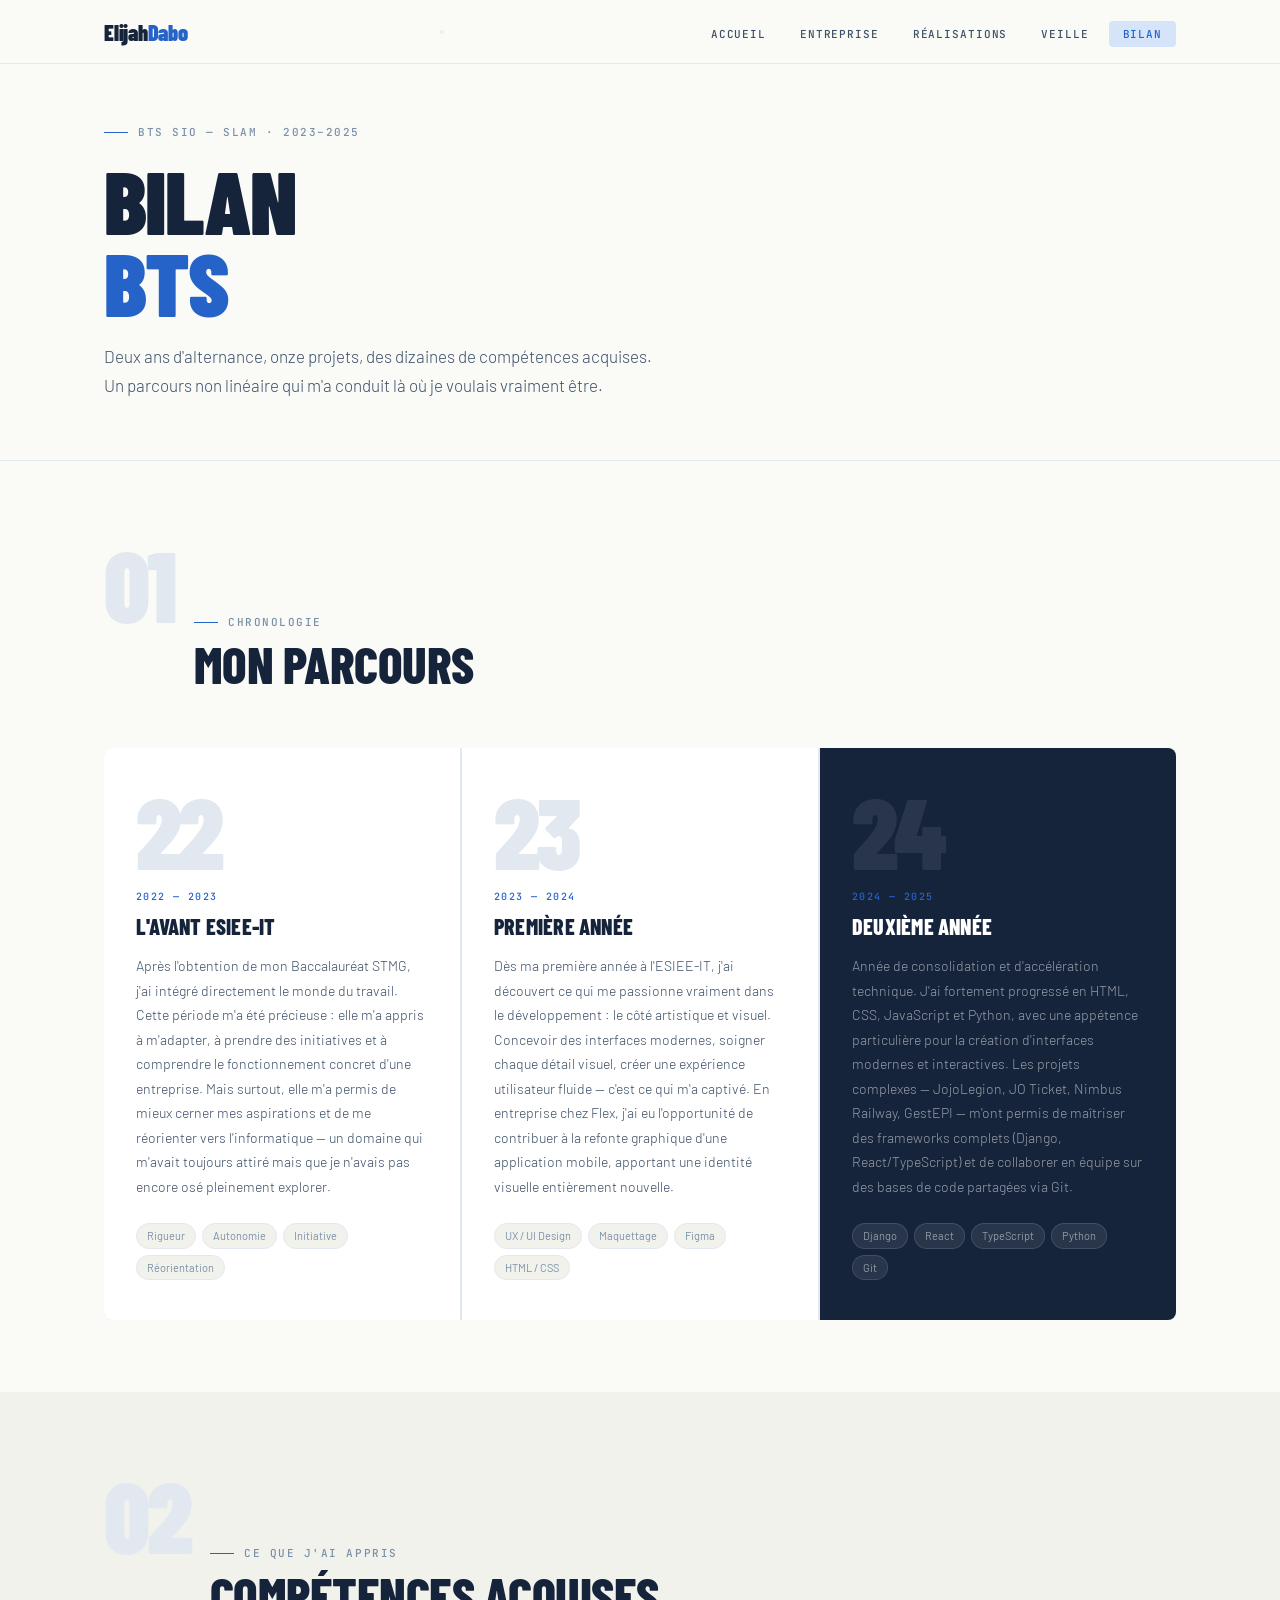
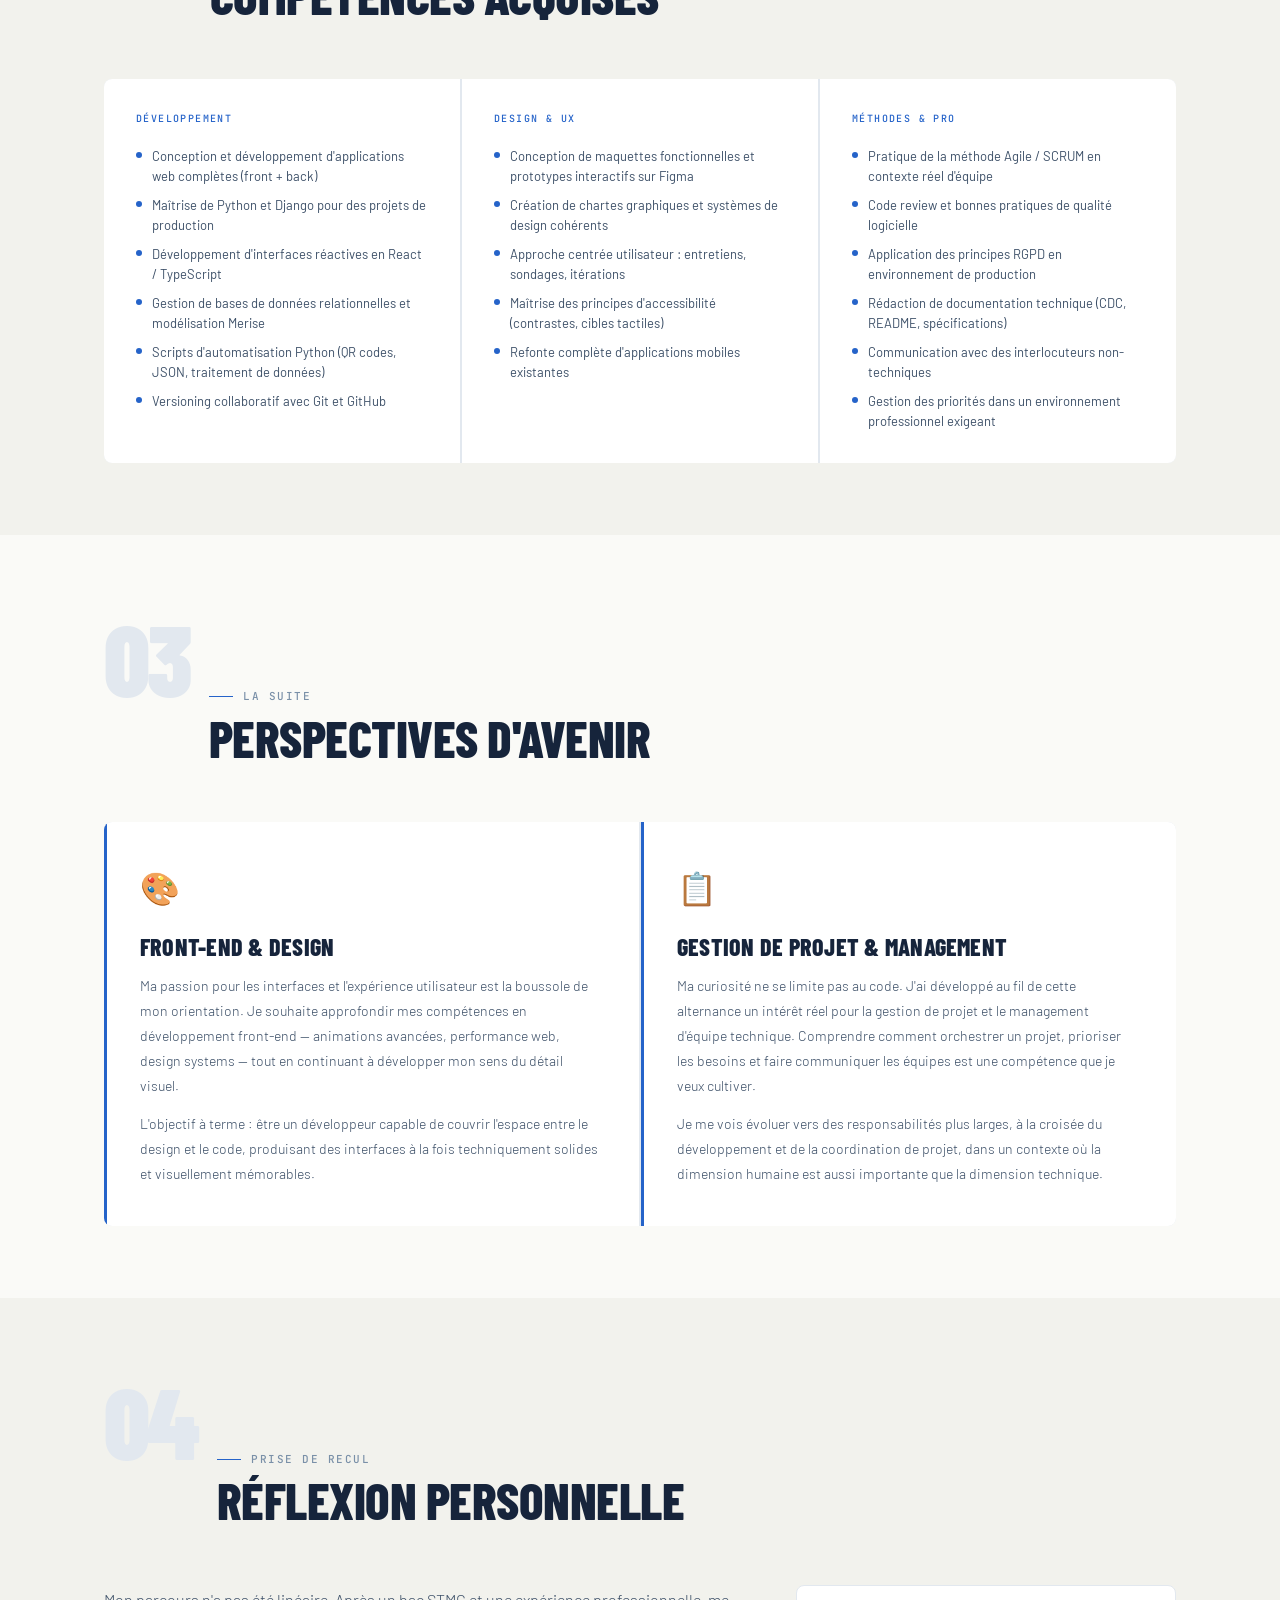
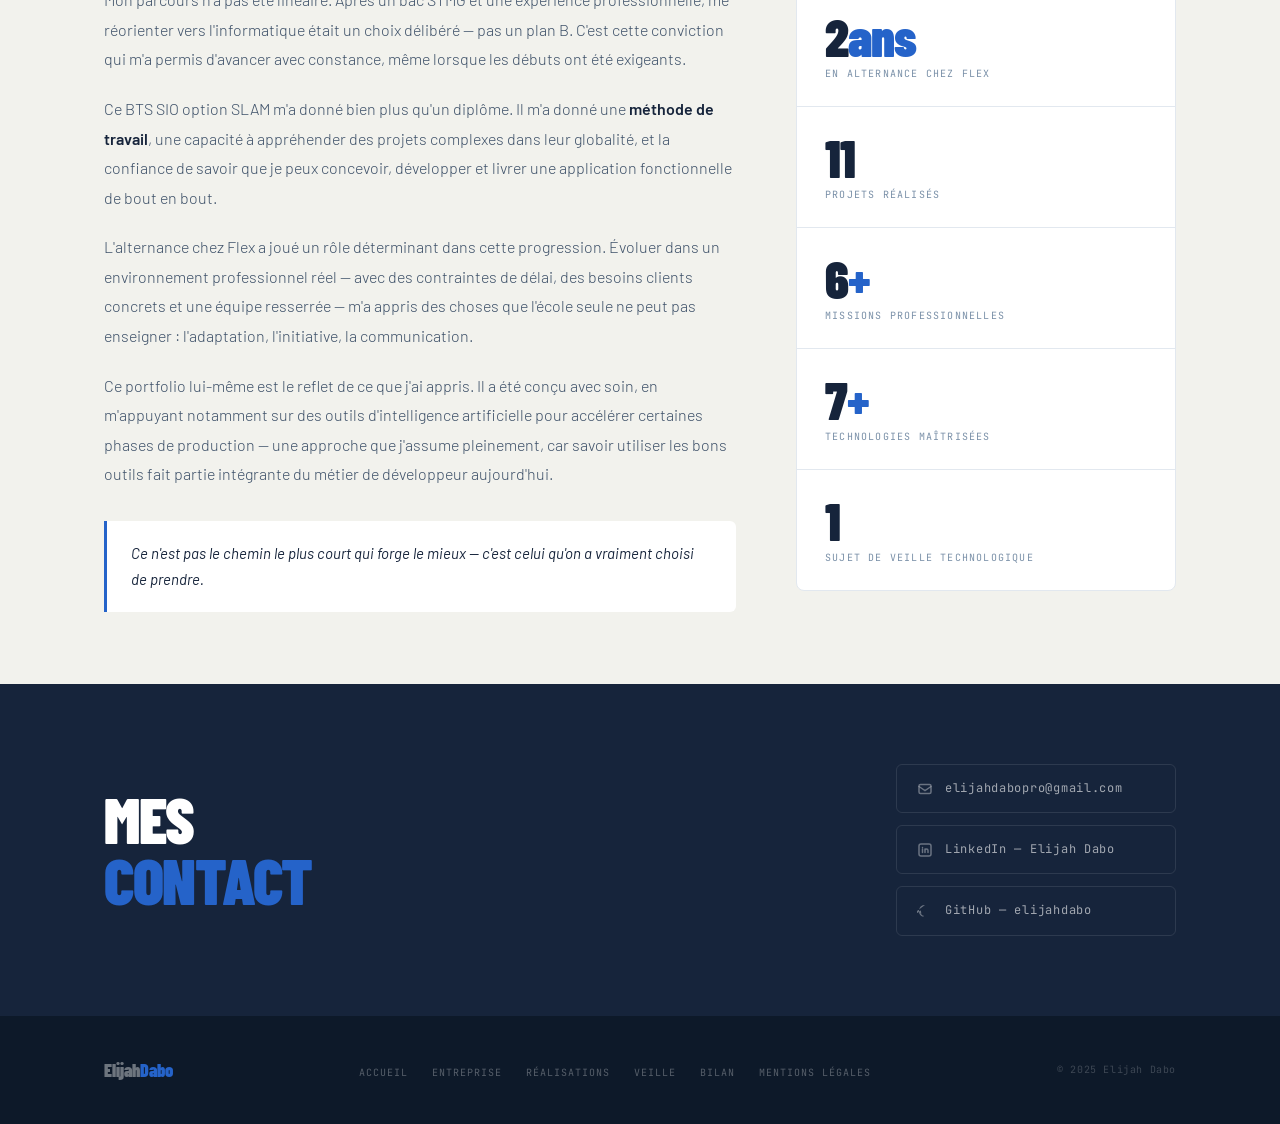
==== commit 0f0981a1: "Correction du design mobile" ====
--- a/bilan.html
+++ b/bilan.html
@@ -286,6 +286,9 @@
   <nav class="nav" role="navigation">
     <div class="nav-inner">
       <a href="index.html" class="nav-logo">Elijah<span>Dabo</span></a>
+      <button class="nav-burger" aria-label="Menu" aria-expanded="false">
+  <span></span><span></span><span></span>
+</button>
       <ul class="nav-links">
         <li><a href="index.html">Accueil</a></li>
         <li><a href="entreprise.html">Entreprise</a></li>
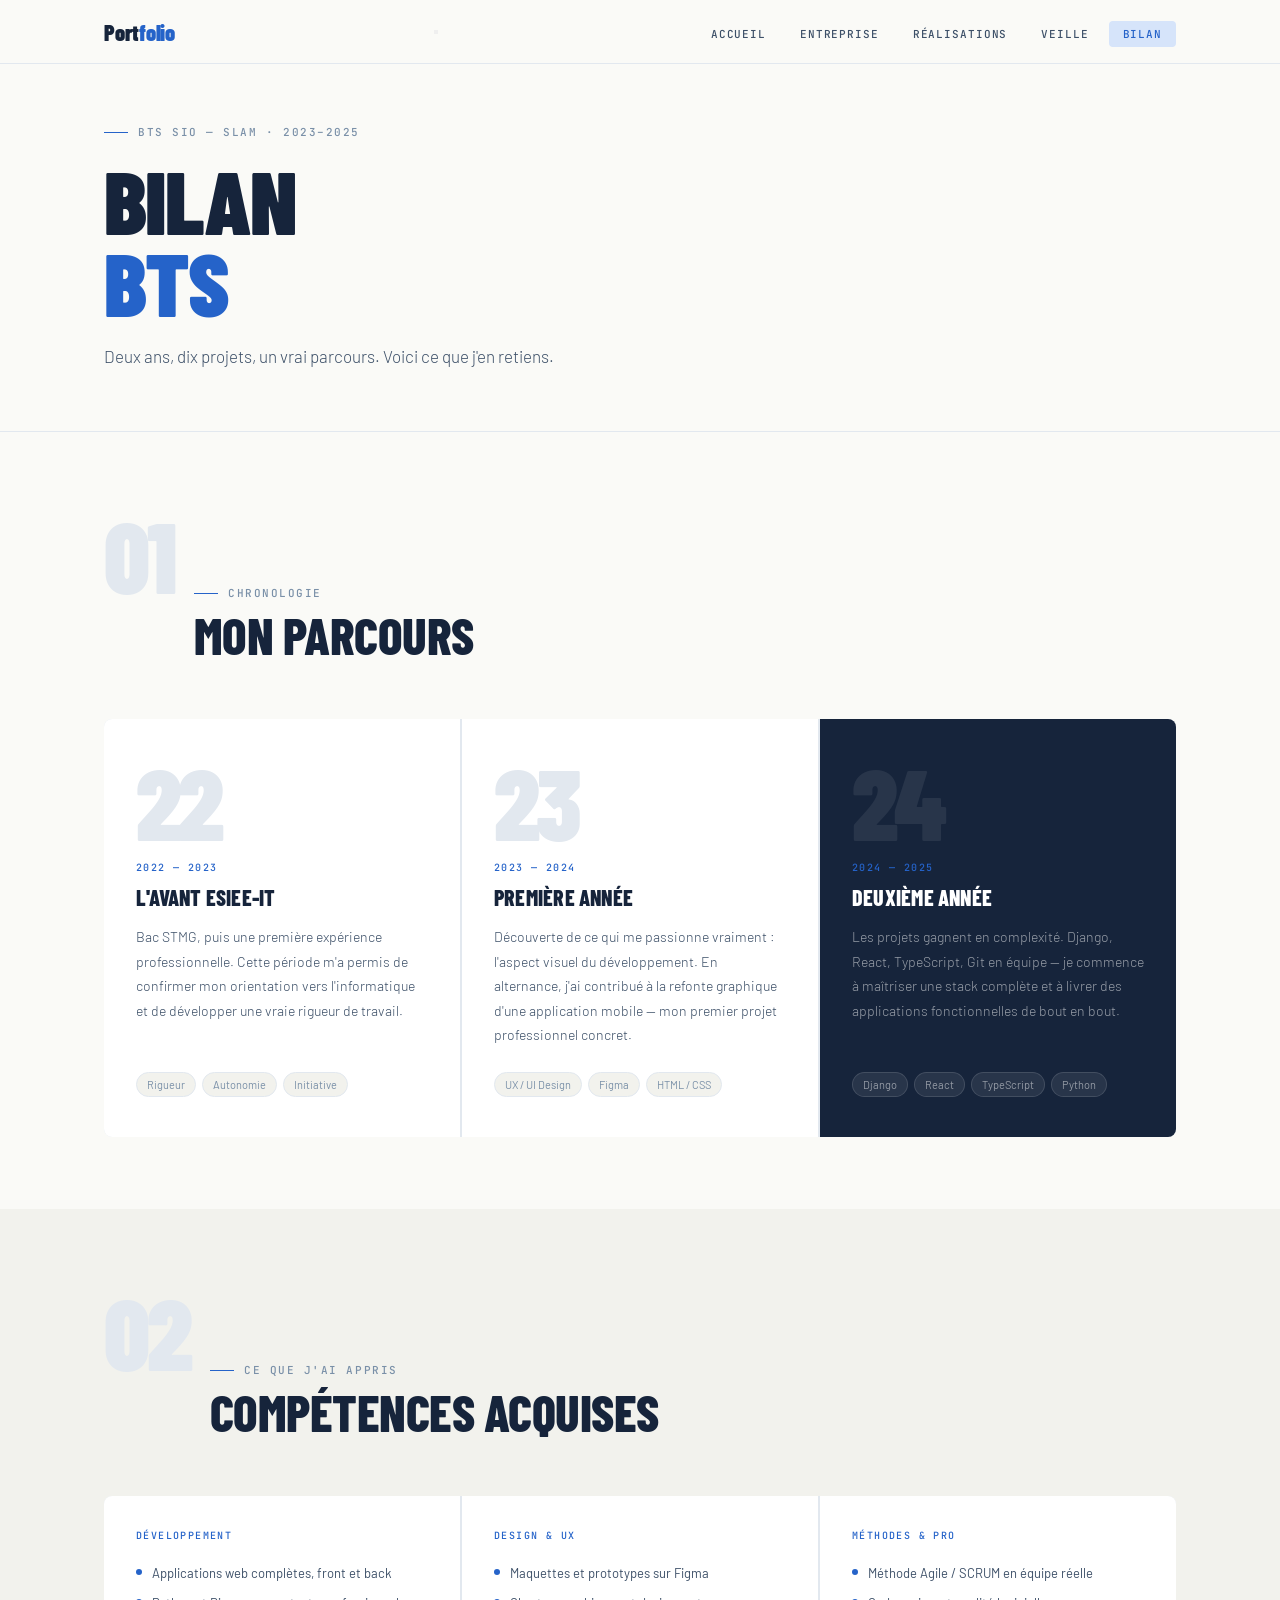
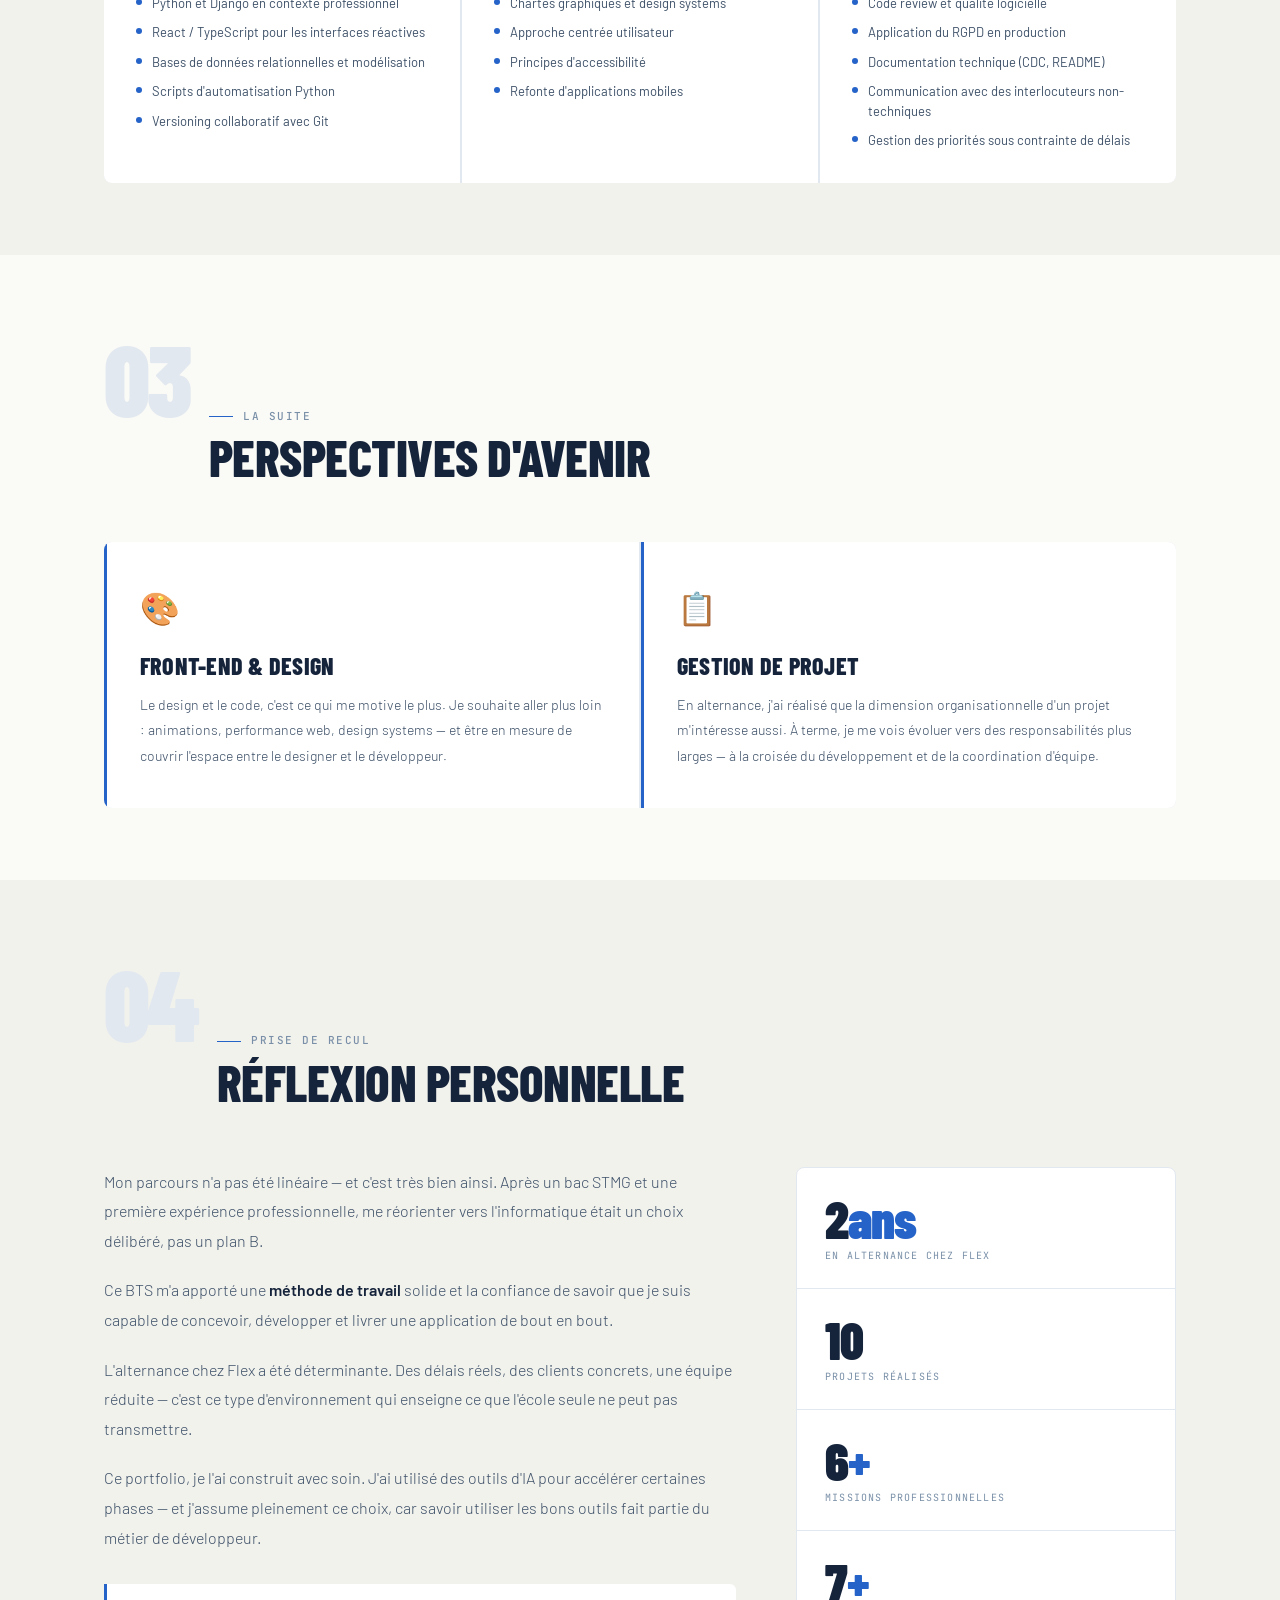
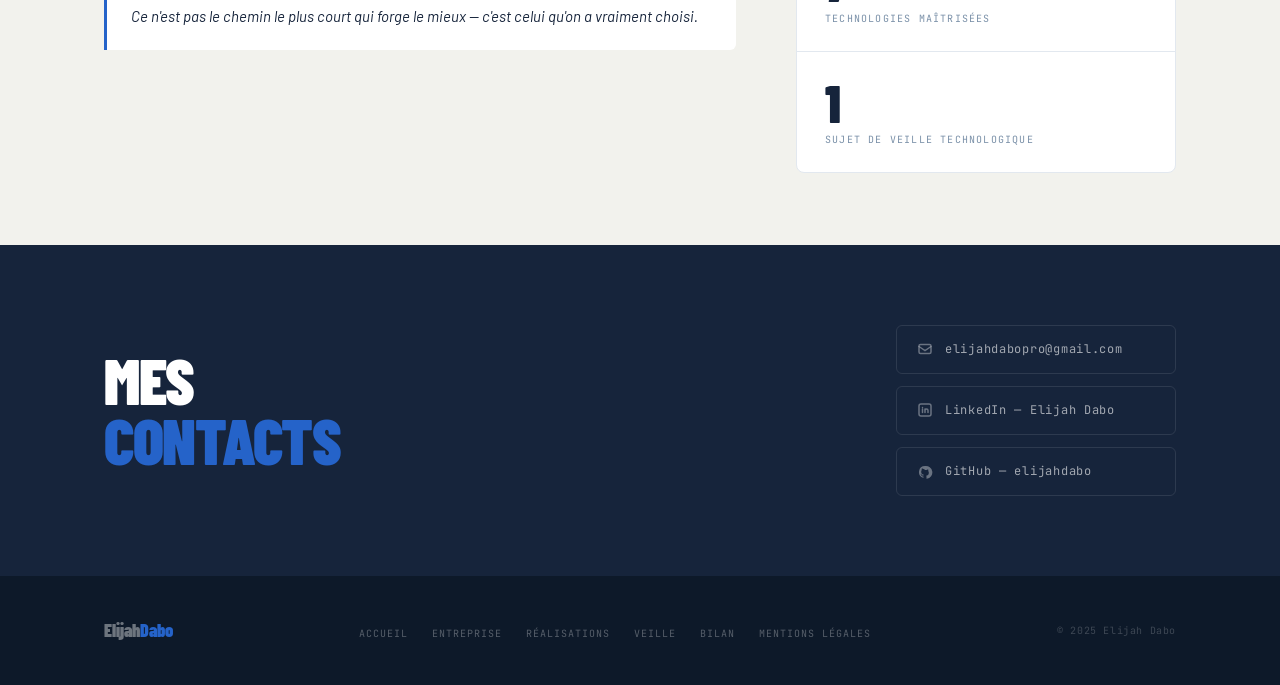
==== commit dcae11ca: "Version Finale" ====
--- a/bilan.html
+++ b/bilan.html
@@ -9,9 +9,6 @@
   <link href="https://fonts.googleapis.com/css2?family=Barlow+Condensed:wght@400;600;700;800;900&family=Barlow:ital,wght@0,300;0,400;0,500;0,600;1,300&family=JetBrains+Mono:wght@400;500&display=swap" rel="stylesheet">
   <link rel="stylesheet" href="css/styles.css">
   <style>
-    /* ---- Styles spécifiques bilan.html ---- */
-
-    /* Parcours timeline — 3 étapes verticales */
     .parcours-timeline {
       display: grid;
       grid-template-columns: repeat(3, 1fr);
@@ -20,7 +17,6 @@
       border-radius: 8px;
       overflow: hidden;
     }
-
     .parcours-step {
       background: var(--white);
       padding: 40px 32px;
@@ -28,19 +24,16 @@
       display: flex;
       flex-direction: column;
     }
-
     .parcours-step-num {
       font-family: var(--font-display);
       font-weight: 900;
       font-size: 100px;
-      line-height: 1;
+      line-height: .85;
       color: var(--rule);
       letter-spacing: -.04em;
       margin-bottom: 0;
       user-select: none;
-      line-height: .85;
-    }
-
+    }
     .parcours-step-period {
       font-family: var(--font-mono);
       font-size: 10px;
@@ -51,7 +44,6 @@
       margin-bottom: 10px;
       margin-top: 16px;
     }
-
     .parcours-step-title {
       font-family: var(--font-display);
       font-weight: 800;
@@ -62,7 +54,6 @@
       margin-bottom: 16px;
       line-height: 1.05;
     }
-
     .parcours-step-body {
       font-size: 14px;
       font-weight: 300;
@@ -71,18 +62,13 @@
       flex: 1;
       margin-bottom: 24px;
     }
-
     .parcours-step-skills {
       display: flex;
       flex-wrap: wrap;
       gap: 6px;
       margin-top: auto;
     }
-
-    /* Accent step highlight */
-    .parcours-step.highlight {
-      background: var(--ink);
-    }
+    .parcours-step.highlight { background: var(--ink); }
     .parcours-step.highlight .parcours-step-num { color: rgba(255,255,255,.08); }
     .parcours-step.highlight .parcours-step-period { color: var(--accent); }
     .parcours-step.highlight .parcours-step-title { color: #fff; }
@@ -92,8 +78,6 @@
       border-color: rgba(255,255,255,.12);
       color: rgba(255,255,255,.5);
     }
-
-    /* Perspectives section */
     .perspectives-grid {
       display: grid;
       grid-template-columns: 1fr 1fr;
@@ -102,29 +86,20 @@
       border-radius: 8px;
       overflow: hidden;
     }
-
     .perspective-card {
       background: var(--white);
       padding: 40px 36px;
       position: relative;
       overflow: hidden;
     }
-
     .perspective-card::before {
       content: '';
       position: absolute;
       top: 0; left: 0;
-      width: 3px;
-      height: 100%;
+      width: 3px; height: 100%;
       background: var(--accent);
     }
-
-    .perspective-icon {
-      font-size: 32px;
-      margin-bottom: 20px;
-      display: block;
-    }
-
+    .perspective-icon { font-size: 32px; margin-bottom: 20px; display: block; }
     .perspective-card h3 {
       font-family: var(--font-display);
       font-weight: 800;
@@ -135,7 +110,6 @@
       margin-bottom: 14px;
       line-height: 1.05;
     }
-
     .perspective-card p {
       font-size: 14px;
       font-weight: 300;
@@ -144,15 +118,12 @@
       margin-bottom: 12px;
     }
     .perspective-card p:last-of-type { margin-bottom: 0; }
-
-    /* Réflexion section */
     .reflexion-layout {
       display: grid;
       grid-template-columns: 1fr 380px;
       gap: 60px;
       align-items: start;
     }
-
     .reflexion-text p {
       font-size: 16px;
       font-weight: 300;
@@ -161,26 +132,18 @@
       margin-bottom: 20px;
     }
     .reflexion-text p:last-child { margin-bottom: 0; }
-
-    .reflexion-text strong {
-      font-weight: 600;
-      color: var(--ink);
-    }
-
-    /* Chiffres bilan */
+    .reflexion-text strong { font-weight: 600; color: var(--ink); }
     .bilan-stats {
       background: var(--white);
       border: 1px solid var(--rule);
       border-radius: 8px;
       overflow: hidden;
     }
-
     .bilan-stat-item {
       padding: 24px 28px;
       border-bottom: 1px solid var(--rule);
     }
     .bilan-stat-item:last-child { border-bottom: none; }
-
     .bilan-stat-num {
       font-family: var(--font-display);
       font-weight: 900;
@@ -190,7 +153,6 @@
       letter-spacing: -.02em;
     }
     .bilan-stat-num span { color: var(--accent); }
-
     .bilan-stat-label {
       font-family: var(--font-mono);
       font-size: 10px;
@@ -199,8 +161,6 @@
       color: var(--ink-3);
       margin-top: 4px;
     }
-
-    /* Quote */
     .quote-block {
       border-left: 3px solid var(--accent);
       padding: 20px 24px;
@@ -208,7 +168,6 @@
       border-radius: 0 6px 6px 0;
       margin-top: 32px;
     }
-
     .quote-block p {
       font-size: 15px !important;
       font-weight: 400 !important;
@@ -217,8 +176,6 @@
       line-height: 1.7 !important;
       margin: 0 !important;
     }
-
-    /* Compétences acquises grid */
     .competences-grid {
       display: grid;
       grid-template-columns: repeat(3, 1fr);
@@ -227,12 +184,7 @@
       border-radius: 8px;
       overflow: hidden;
     }
-
-    .competence-cell {
-      background: var(--white);
-      padding: 32px;
-    }
-
+    .competence-cell { background: var(--white); padding: 32px; }
     .competence-cell-label {
       font-family: var(--font-mono);
       font-size: 10px;
@@ -243,14 +195,12 @@
       margin-bottom: 20px;
       display: block;
     }
-
     .competence-list {
       display: flex;
       flex-direction: column;
       gap: 10px;
       list-style: none;
     }
-
     .competence-list li {
       display: flex;
       align-items: flex-start;
@@ -259,7 +209,6 @@
       color: var(--ink-2);
       line-height: 1.5;
     }
-
     .competence-list li::before {
       content: '';
       display: block;
@@ -269,7 +218,6 @@
       flex-shrink: 0;
       margin-top: 5px;
     }
-
     @media (max-width: 900px) {
       .parcours-timeline   { grid-template-columns: 1fr; }
       .perspectives-grid   { grid-template-columns: 1fr; }
@@ -280,15 +228,12 @@
 </head>
 <body>
 
-  <!-- ============================================================
-       NAVBAR
-  ============================================================ -->
   <nav class="nav" role="navigation">
     <div class="nav-inner">
-      <a href="index.html" class="nav-logo">Elijah<span>Dabo</span></a>
+      <a href="index.html" class="nav-logo">Port<span>folio</span></a>
       <button class="nav-burger" aria-label="Menu" aria-expanded="false">
-  <span></span><span></span><span></span>
-</button>
+        <span></span><span></span><span></span>
+      </button>
       <ul class="nav-links">
         <li><a href="index.html">Accueil</a></li>
         <li><a href="entreprise.html">Entreprise</a></li>
@@ -299,9 +244,6 @@
     </div>
   </nav>
 
-  <!-- ============================================================
-       PAGE HERO
-  ============================================================ -->
   <section class="page-hero">
     <div class="page-hero-inner">
       <span class="section-label" style="margin-bottom:16px;">BTS SIO — SLAM · 2023–2025</span>
@@ -310,14 +252,12 @@
         <span class="accent">BTS</span>
       </h1>
       <p class="page-hero-sub">
-        Deux ans d'alternance, onze projets, des dizaines de compétences acquises. Un parcours non linéaire qui m'a conduit là où je voulais vraiment être.
+        Deux ans, dix projets, un vrai parcours. Voici ce que j'en retiens.
       </p>
     </div>
   </section>
 
-  <!-- ============================================================
-       01 — MON PARCOURS
-  ============================================================ -->
+  <!-- 01 — MON PARCOURS -->
   <section class="section" id="parcours">
     <div class="container">
       <div class="section-header">
@@ -329,63 +269,53 @@
       </div>
 
       <div class="parcours-timeline">
-
-        <!-- Étape 1 -->
         <div class="parcours-step">
           <div class="parcours-step-num">22</div>
           <div class="parcours-step-period">2022 — 2023</div>
           <h3 class="parcours-step-title">L'avant ESIEE-IT</h3>
           <p class="parcours-step-body">
-            Après l'obtention de mon Baccalauréat STMG, j'ai intégré directement le monde du travail. Cette période m'a été précieuse : elle m'a appris à m'adapter, à prendre des initiatives et à comprendre le fonctionnement concret d'une entreprise. Mais surtout, elle m'a permis de mieux cerner mes aspirations et de me réorienter vers l'informatique — un domaine qui m'avait toujours attiré mais que je n'avais pas encore osé pleinement explorer.
+            Bac STMG, puis une première expérience professionnelle. Cette période m'a permis de confirmer mon orientation vers l'informatique et de développer une vraie rigueur de travail.
           </p>
           <div class="parcours-step-skills">
             <span class="skill-pill">Rigueur</span>
             <span class="skill-pill">Autonomie</span>
             <span class="skill-pill">Initiative</span>
-            <span class="skill-pill">Réorientation</span>
           </div>
         </div>
 
-        <!-- Étape 2 -->
         <div class="parcours-step">
           <div class="parcours-step-num">23</div>
           <div class="parcours-step-period">2023 — 2024</div>
           <h3 class="parcours-step-title">Première année</h3>
           <p class="parcours-step-body">
-            Dès ma première année à l'ESIEE-IT, j'ai découvert ce qui me passionne vraiment dans le développement : le côté artistique et visuel. Concevoir des interfaces modernes, soigner chaque détail visuel, créer une expérience utilisateur fluide — c'est ce qui m'a captivé. En entreprise chez Flex, j'ai eu l'opportunité de contribuer à la refonte graphique d'une application mobile, apportant une identité visuelle entièrement nouvelle.
+            Découverte de ce qui me passionne vraiment : l'aspect visuel du développement. En alternance, j'ai contribué à la refonte graphique d'une application mobile — mon premier projet professionnel concret.
           </p>
           <div class="parcours-step-skills">
             <span class="skill-pill">UX / UI Design</span>
-            <span class="skill-pill">Maquettage</span>
             <span class="skill-pill">Figma</span>
             <span class="skill-pill">HTML / CSS</span>
           </div>
         </div>
 
-        <!-- Étape 3 — Highlight -->
         <div class="parcours-step highlight">
           <div class="parcours-step-num">24</div>
           <div class="parcours-step-period">2024 — 2025</div>
           <h3 class="parcours-step-title">Deuxième année</h3>
           <p class="parcours-step-body">
-            Année de consolidation et d'accélération technique. J'ai fortement progressé en HTML, CSS, JavaScript et Python, avec une appétence particulière pour la création d'interfaces modernes et interactives. Les projets complexes — JojoLegion, JO Ticket, Nimbus Railway, GestEPI — m'ont permis de maîtriser des frameworks complets (Django, React/TypeScript) et de collaborer en équipe sur des bases de code partagées via Git.
+            Les projets gagnent en complexité. Django, React, TypeScript, Git en équipe — je commence à maîtriser une stack complète et à livrer des applications fonctionnelles de bout en bout.
           </p>
           <div class="parcours-step-skills">
             <span class="skill-pill">Django</span>
             <span class="skill-pill">React</span>
             <span class="skill-pill">TypeScript</span>
             <span class="skill-pill">Python</span>
-            <span class="skill-pill">Git</span>
           </div>
         </div>
-
       </div>
     </div>
   </section>
 
-  <!-- ============================================================
-       02 — COMPÉTENCES ACQUISES
-  ============================================================ -->
+  <!-- 02 — COMPÉTENCES ACQUISES -->
   <section class="section section-alt" id="competences">
     <div class="container">
       <div class="section-header">
@@ -400,42 +330,40 @@
         <div class="competence-cell">
           <span class="competence-cell-label">Développement</span>
           <ul class="competence-list">
-            <li>Conception et développement d'applications web complètes (front + back)</li>
-            <li>Maîtrise de Python et Django pour des projets de production</li>
-            <li>Développement d'interfaces réactives en React / TypeScript</li>
-            <li>Gestion de bases de données relationnelles et modélisation Merise</li>
-            <li>Scripts d'automatisation Python (QR codes, JSON, traitement de données)</li>
-            <li>Versioning collaboratif avec Git et GitHub</li>
+            <li>Applications web complètes, front et back</li>
+            <li>Python et Django en contexte professionnel</li>
+            <li>React / TypeScript pour les interfaces réactives</li>
+            <li>Bases de données relationnelles et modélisation</li>
+            <li>Scripts d'automatisation Python</li>
+            <li>Versioning collaboratif avec Git</li>
           </ul>
         </div>
         <div class="competence-cell">
           <span class="competence-cell-label">Design & UX</span>
           <ul class="competence-list">
-            <li>Conception de maquettes fonctionnelles et prototypes interactifs sur Figma</li>
-            <li>Création de chartes graphiques et systèmes de design cohérents</li>
-            <li>Approche centrée utilisateur : entretiens, sondages, itérations</li>
-            <li>Maîtrise des principes d'accessibilité (contrastes, cibles tactiles)</li>
-            <li>Refonte complète d'applications mobiles existantes</li>
+            <li>Maquettes et prototypes sur Figma</li>
+            <li>Chartes graphiques et design systems</li>
+            <li>Approche centrée utilisateur</li>
+            <li>Principes d'accessibilité</li>
+            <li>Refonte d'applications mobiles</li>
           </ul>
         </div>
         <div class="competence-cell">
           <span class="competence-cell-label">Méthodes & Pro</span>
           <ul class="competence-list">
-            <li>Pratique de la méthode Agile / SCRUM en contexte réel d'équipe</li>
-            <li>Code review et bonnes pratiques de qualité logicielle</li>
-            <li>Application des principes RGPD en environnement de production</li>
-            <li>Rédaction de documentation technique (CDC, README, spécifications)</li>
+            <li>Méthode Agile / SCRUM en équipe réelle</li>
+            <li>Code review et qualité logicielle</li>
+            <li>Application du RGPD en production</li>
+            <li>Documentation technique (CDC, README)</li>
             <li>Communication avec des interlocuteurs non-techniques</li>
-            <li>Gestion des priorités dans un environnement professionnel exigeant</li>
+            <li>Gestion des priorités sous contrainte de délais</li>
           </ul>
         </div>
       </div>
     </div>
   </section>
 
-  <!-- ============================================================
-       03 — PERSPECTIVES D'AVENIR
-  ============================================================ -->
+  <!-- 03 — PERSPECTIVES -->
   <section class="section" id="perspectives">
     <div class="container">
       <div class="section-header">
@@ -447,36 +375,26 @@
       </div>
 
       <div class="perspectives-grid">
-
         <div class="perspective-card">
           <span class="perspective-icon">🎨</span>
           <h3>Front-end & Design</h3>
           <p>
-            Ma passion pour les interfaces et l'expérience utilisateur est la boussole de mon orientation. Je souhaite approfondir mes compétences en développement front-end — animations avancées, performance web, design systems — tout en continuant à développer mon sens du détail visuel.
-          </p>
-          <p>
-            L'objectif à terme : être un développeur capable de couvrir l'espace entre le design et le code, produisant des interfaces à la fois techniquement solides et visuellement mémorables.
+            Le design et le code, c'est ce qui me motive le plus. Je souhaite aller plus loin : animations, performance web, design systems — et être en mesure de couvrir l'espace entre le designer et le développeur.
           </p>
         </div>
 
         <div class="perspective-card">
           <span class="perspective-icon">📋</span>
-          <h3>Gestion de projet & Management</h3>
-          <p>
-            Ma curiosité ne se limite pas au code. J'ai développé au fil de cette alternance un intérêt réel pour la gestion de projet et le management d'équipe technique. Comprendre comment orchestrer un projet, prioriser les besoins et faire communiquer les équipes est une compétence que je veux cultiver.
-          </p>
-          <p>
-            Je me vois évoluer vers des responsabilités plus larges, à la croisée du développement et de la coordination de projet, dans un contexte où la dimension humaine est aussi importante que la dimension technique.
-          </p>
-        </div>
-
+          <h3>Gestion de projet</h3>
+          <p>
+            En alternance, j'ai réalisé que la dimension organisationnelle d'un projet m'intéresse aussi. À terme, je me vois évoluer vers des responsabilités plus larges — à la croisée du développement et de la coordination d'équipe.
+          </p>
+        </div>
       </div>
     </div>
   </section>
 
-  <!-- ============================================================
-       04 — RÉFLEXION PERSONNELLE
-  ============================================================ -->
+  <!-- 04 — RÉFLEXION PERSONNELLE -->
   <section class="section section-alt" id="reflexion">
     <div class="container">
       <div class="section-header">
@@ -490,20 +408,20 @@
       <div class="reflexion-layout">
         <div class="reflexion-text">
           <p>
-            Mon parcours n'a pas été linéaire. Après un bac STMG et une expérience professionnelle, me réorienter vers l'informatique était un choix délibéré — pas un plan B. C'est cette conviction qui m'a permis d'avancer avec constance, même lorsque les débuts ont été exigeants.
-          </p>
-          <p>
-            Ce BTS SIO option SLAM m'a donné bien plus qu'un diplôme. Il m'a donné une <strong>méthode de travail</strong>, une capacité à appréhender des projets complexes dans leur globalité, et la confiance de savoir que je peux concevoir, développer et livrer une application fonctionnelle de bout en bout.
-          </p>
-          <p>
-            L'alternance chez Flex a joué un rôle déterminant dans cette progression. Évoluer dans un environnement professionnel réel — avec des contraintes de délai, des besoins clients concrets et une équipe resserrée — m'a appris des choses que l'école seule ne peut pas enseigner : l'adaptation, l'initiative, la communication.
-          </p>
-          <p>
-            Ce portfolio lui-même est le reflet de ce que j'ai appris. Il a été conçu avec soin, en m'appuyant notamment sur des outils d'intelligence artificielle pour accélérer certaines phases de production — une approche que j'assume pleinement, car savoir utiliser les bons outils fait partie intégrante du métier de développeur aujourd'hui.
+            Mon parcours n'a pas été linéaire — et c'est très bien ainsi. Après un bac STMG et une première expérience professionnelle, me réorienter vers l'informatique était un choix délibéré, pas un plan B.
+          </p>
+          <p>
+            Ce BTS m'a apporté une <strong>méthode de travail</strong> solide et la confiance de savoir que je suis capable de concevoir, développer et livrer une application de bout en bout.
+          </p>
+          <p>
+            L'alternance chez Flex a été déterminante. Des délais réels, des clients concrets, une équipe réduite — c'est ce type d'environnement qui enseigne ce que l'école seule ne peut pas transmettre.
+          </p>
+          <p>
+            Ce portfolio, je l'ai construit avec soin. J'ai utilisé des outils d'IA pour accélérer certaines phases — et j'assume pleinement ce choix, car savoir utiliser les bons outils fait partie du métier de développeur.
           </p>
 
           <div class="quote-block">
-            <p>Ce n'est pas le chemin le plus court qui forge le mieux — c'est celui qu'on a vraiment choisi de prendre.</p>
+            <p>Ce n'est pas le chemin le plus court qui forge le mieux — c'est celui qu'on a vraiment choisi.</p>
           </div>
         </div>
 
@@ -514,7 +432,7 @@
               <div class="bilan-stat-label">En alternance chez Flex</div>
             </div>
             <div class="bilan-stat-item">
-              <div class="bilan-stat-num">11</div>
+              <div class="bilan-stat-num">10</div>
               <div class="bilan-stat-label">Projets réalisés</div>
             </div>
             <div class="bilan-stat-item">
@@ -532,19 +450,12 @@
           </div>
         </div>
       </div>
-
     </div>
   </section>
 
-  <!-- ============================================================
-       CONTACT STRIP
-  ============================================================ -->
   <div class="contact-strip">
     <div class="contact-inner">
-      <h2 class="contact-title">
-        Mes<br>
-        <span class="accent">contact</span>
-      </h2>
+      <h2 class="contact-title">Mes<br><span class="accent">contacts</span></h2>
       <div class="contact-links">
         <a href="mailto:elijahdabopro@gmail.com" class="contact-link">
           <svg width="16" height="16" viewBox="0 0 16 16" fill="none"><rect x="2" y="3.5" width="12" height="9" rx="1.5" stroke="currentColor" stroke-width="1.5"/><path d="M2 5.5l6 4 6-4" stroke="currentColor" stroke-width="1.5" stroke-linecap="round"/></svg>
@@ -555,16 +466,13 @@
           LinkedIn — Elijah Dabo
         </a>
         <a href="https://github.com/elijahdabo" target="_blank" rel="noopener" class="contact-link">
-          <svg width="16" height="16" viewBox="0 0 16 16" fill="none"><path d="M8 2a6 6 0 00-1.897 11.693c.3.055.41-.13.41-.29v-1.02c-1.668.363-2.018-.805-2.018-.805-.272-.692-.665-.876-.665-.876-.544-.372.041-.365.041-.365.602.042.919.619.619.535.917 1.403.652 1.745.498.054-.387.209-.652.38-.802-1.332-.152-2.731-.666-2.731-2.962 0-.654.234-1.19.617-1.608-.062-.152-.268-.761.059-1.587 0 0 .503-.161 1.647.614A5.74 5.74 0 018 5.89a5.74 5.74 0 011.498.202c1.144-.775 1.647-.614 1.647-.614.327.826.121 1.435.059 1.587.384.419.617.954.617 1.608 0 2.303-1.402 2.809-2.737 2.957.215.185.407.55.407 1.11v1.644c0 .161.109.347.413.289A6 6 0 008 2z" fill="currentColor"/></svg>
+          <svg width="16" height="16" viewBox="0 0 16 16" fill="none"><path d="M8 2a6 6 0 00-1.897 11.693c.3.055.41-.13.41-.29v-1.02c-1.668.363-2.018-.805-2.018-.805-.272-.692-.665-.876-.665-.876-.544-.372.041-.365.041-.365.602.042.919.619.919.619.535.917 1.403.652 1.745.498.054-.387.209-.652.38-.802-1.332-.152-2.731-.666-2.731-2.962 0-.654.234-1.19.617-1.608-.062-.152-.268-.761.059-1.587 0 0 .503-.161 1.647.614A5.74 5.74 0 018 5.89a5.74 5.74 0 011.498.202c1.144-.775 1.647-.614 1.647-.614.327.826.121 1.435.059 1.587.384.419.617.954.617 1.608 0 2.303-1.402 2.809-2.737 2.957.215.185.407.55.407 1.11v1.644c0 .161.109.347.413.289A6 6 0 008 2z" fill="currentColor"/></svg>
           GitHub — elijahdabo
         </a>
       </div>
     </div>
   </div>
 
-  <!-- ============================================================
-       FOOTER
-  ============================================================ -->
   <footer class="footer">
     <div class="footer-inner">
       <div class="footer-logo">Elijah<span>Dabo</span></div>
